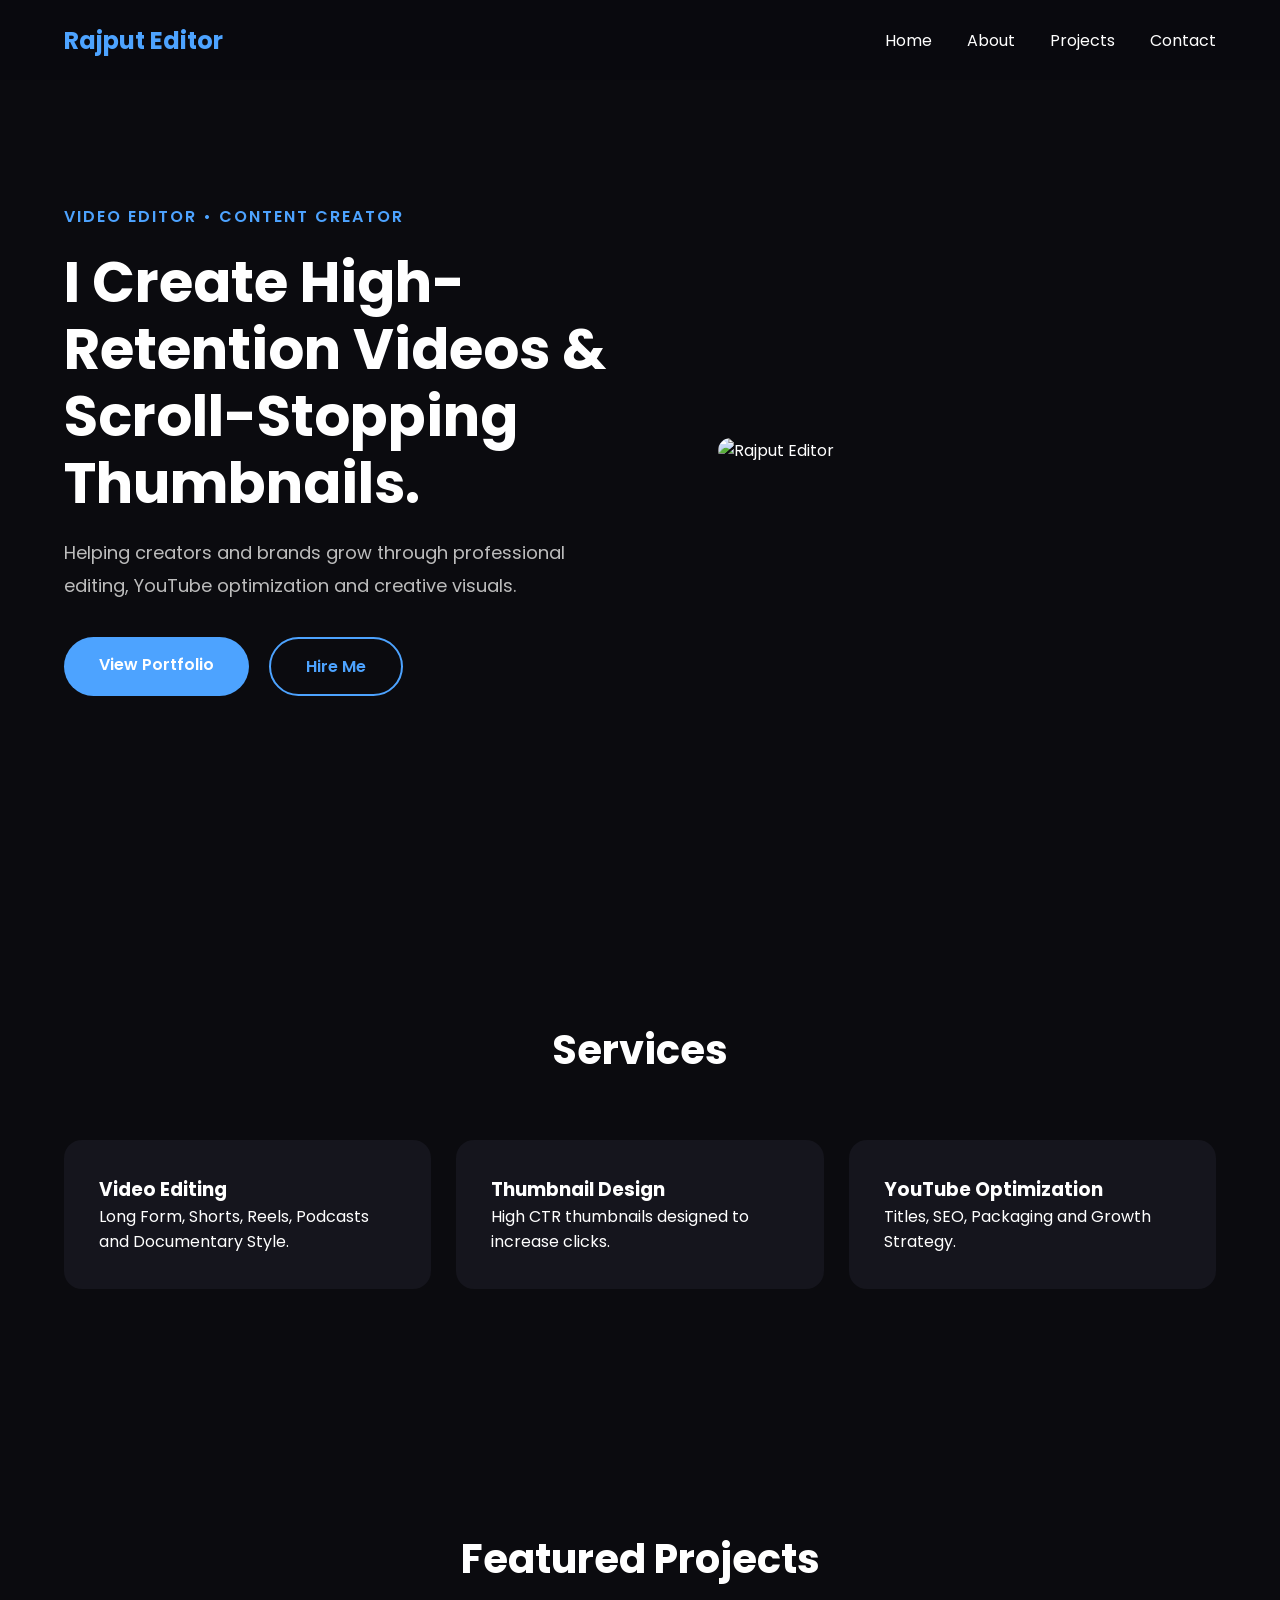
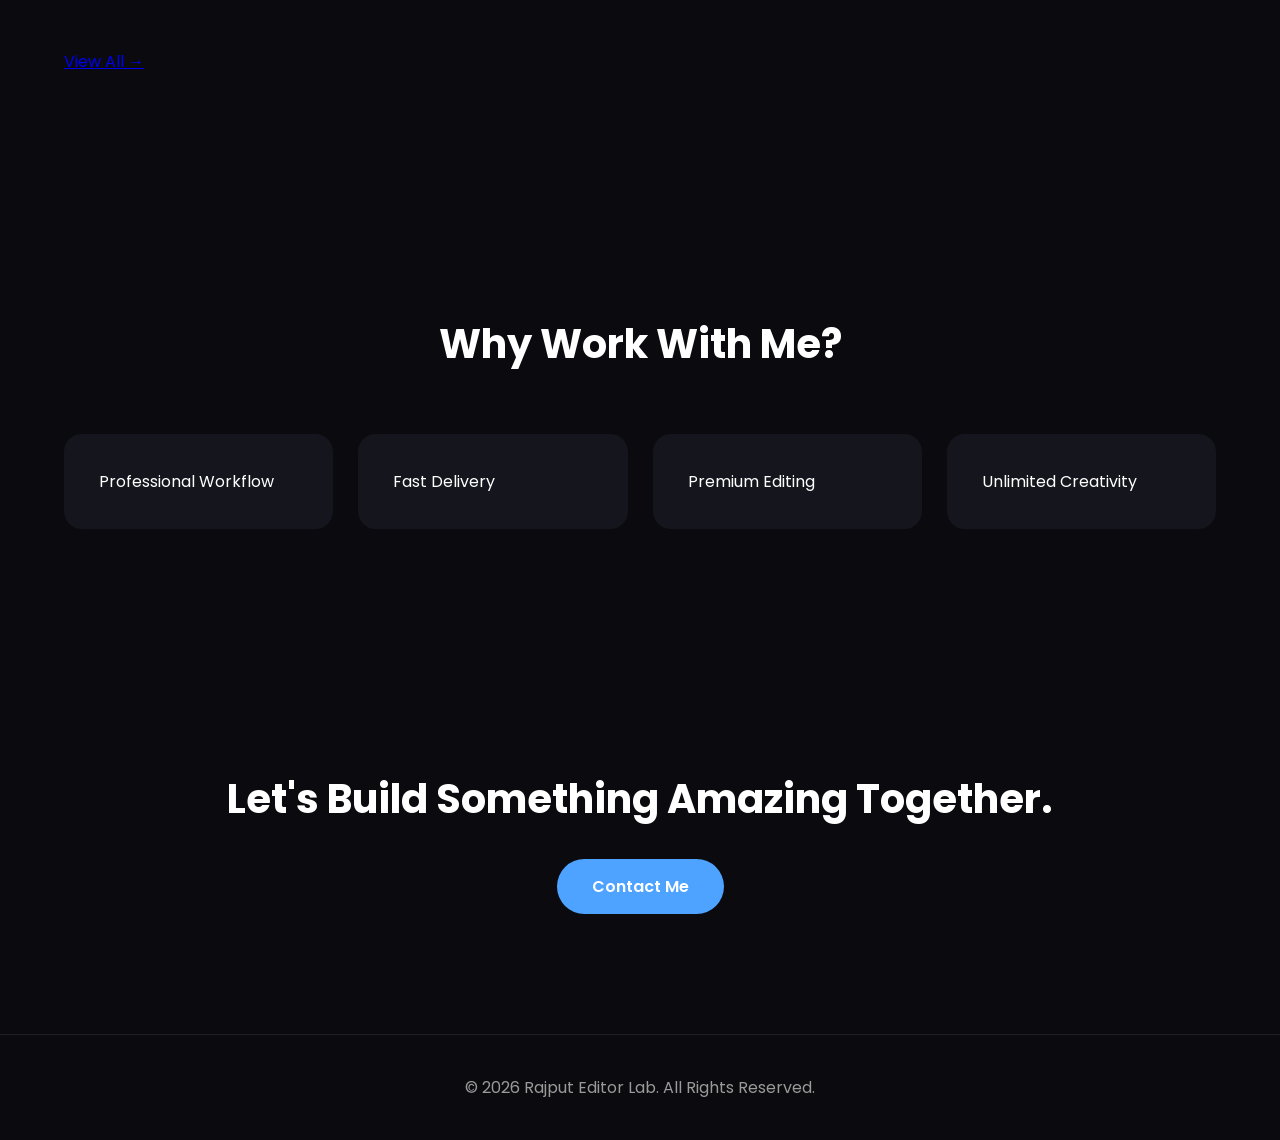
==== index.html @ 86215aab "index/css" ====
<!DOCTYPE html>
<html lang="en">

<head>
    <meta charset="UTF-8">
    <meta name="viewport" content="width=device-width, initial-scale=1.0">

    <title>Rajput Editor | Video Editor & Thumbnail Designer</title>

    <meta name="description"
        content="Professional Video Editor, Thumbnail Designer and Content Creator Portfolio.">

    <link rel="stylesheet" href="css/style.css">
</head>

<body>

    <!-- ================= NAVBAR ================= -->

    <header class="header">

        <div class="container">

            <div class="logo">
                Rajput Editor
            </div>

            <nav>

                <ul class="nav-links">

                    <li><a href="index.html">Home</a></li>

                    <li><a href="about.html">About</a></li>

                    <li><a href="projects.html">Projects</a></li>

                    <li><a href="contact.html">Contact</a></li>

                </ul>

            </nav>

        </div>

    </header>



    <!-- ================= HERO ================= -->

    <section class="hero">

        <div class="container hero-grid">

            <div class="hero-left">

                <span class="tag">
                    VIDEO EDITOR • CONTENT CREATOR
                </span>

                <h1>
                    I Create High-Retention Videos &
                    Scroll-Stopping Thumbnails.
                </h1>

                <p>

                    Helping creators and brands grow
                    through professional editing,
                    YouTube optimization and creative visuals.

                </p>

                <div class="hero-buttons">

                    <a href="projects.html" class="btn primary">

                        View Portfolio

                    </a>

                    <a href="contact.html" class="btn secondary">

                        Hire Me

                    </a>

                </div>

            </div>


            <div class="hero-right">

                <img src="images/profile.png" alt="Rajput Editor">

            </div>

        </div>

    </section>



    <!-- ================= SERVICES ================= -->

    <section class="services">

        <div class="container">

            <h2>Services</h2>

            <div class="service-grid">

                <div class="service-card">

                    <h3>Video Editing</h3>

                    <p>
                        Long Form, Shorts, Reels,
                        Podcasts and Documentary Style.
                    </p>

                </div>

                <div class="service-card">

                    <h3>Thumbnail Design</h3>

                    <p>

                        High CTR thumbnails
                        designed to increase clicks.

                    </p>

                </div>

                <div class="service-card">

                    <h3>YouTube Optimization</h3>

                    <p>

                        Titles, SEO,
                        Packaging and Growth Strategy.

                    </p>

                </div>

            </div>

        </div>

    </section>



    <!-- ================= FEATURED PROJECTS ================= -->

    <section class="featured-projects">

        <div class="container">

            <div class="section-heading">

                <h2>Featured Projects</h2>

                <a href="projects.html">

                    View All →

                </a>

            </div>

            <div id="featuredProjects">

                <!-- Projects.json se automatic load honge -->

            </div>

        </div>

    </section>



    <!-- ================= WHY ME ================= -->

    <section class="why-me">

        <div class="container">

            <h2>Why Work With Me?</h2>

            <div class="why-grid">

                <div>Professional Workflow</div>

                <div>Fast Delivery</div>

                <div>Premium Editing</div>

                <div>Unlimited Creativity</div>

            </div>

        </div>

    </section>



    <!-- ================= CTA ================= -->

    <section class="cta">

        <div class="container">

            <h2>

                Let's Build Something Amazing Together.

            </h2>

            <a href="contact.html" class="btn primary">

                Contact Me

            </a>

        </div>

    </section>



    <!-- ================= FOOTER ================= -->

    <footer>

        <div class="container">

            <p>

                © 2026 Rajput Editor Lab.
                All Rights Reserved.

            </p>

        </div>

    </footer>

    <script src="js/script.js"></script>

</body>

</html>
---- css/style.css ----
/* Google Font */
@import url('https://fonts.googleapis.com/css2?family=Poppins:wght@300;400;500;600;700;800&display=swap');

*{
    margin:0;
    padding:0;
    box-sizing:border-box;
}

html{
    scroll-behavior:smooth;
}

body{
    font-family:'Poppins',sans-serif;
    background:#0b0b0f;
    color:#ffffff;
}

.container{
    width:90%;
    max-width:1200px;
    margin:auto;
}

/* ================= NAVBAR ================= */

.header{
    position:fixed;
    top:0;
    left:0;
    width:100%;
    background:rgba(10,10,15,.85);
    backdrop-filter:blur(15px);
    z-index:1000;
}

.header .container{
    display:flex;
    justify-content:space-between;
    align-items:center;
    height:80px;
}

.logo{
    font-size:1.5rem;
    font-weight:700;
    color:#4da3ff;
}

.nav-links{
    display:flex;
    list-style:none;
    gap:35px;
}

.nav-links a{
    color:white;
    text-decoration:none;
    transition:.3s;
}

.nav-links a:hover{
    color:#4da3ff;
}

/* ================= HERO ================= */

.hero{
    min-height:100vh;
    display:flex;
    align-items:center;
}

.hero-grid{
    display:grid;
    grid-template-columns:1fr 1fr;
    align-items:center;
    gap:60px;
}

.tag{
    color:#4da3ff;
    font-weight:600;
    letter-spacing:2px;
}

.hero h1{
    font-size:3.5rem;
    line-height:1.2;
    margin:20px 0;
}

.hero p{
    color:#bdbdbd;
    font-size:18px;
    line-height:1.8;
}

.hero-buttons{
    margin-top:35px;
    display:flex;
    gap:20px;
}

.btn{
    display:inline-block;
    padding:15px 35px;
    border-radius:50px;
    text-decoration:none;
    font-weight:600;
    transition:.3s;
}

.primary{
    background:#4da3ff;
    color:white;
}

.primary:hover{
    transform:translateY(-5px);
}

.secondary{
    border:2px solid #4da3ff;
    color:#4da3ff;
}

.secondary:hover{
    background:#4da3ff;
    color:white;
}

.hero-right img{
    width:100%;
    max-width:450px;
    display:block;
    margin:auto;
    border-radius:20px;
}

/* ================= SECTION ================= */

section{
    padding:120px 0;
}

h2{
    text-align:center;
    font-size:2.5rem;
    margin-bottom:60px;
}

/* ================= CARDS ================= */

.service-grid,
.why-grid{
    display:grid;
    grid-template-columns:repeat(auto-fit,minmax(260px,1fr));
    gap:25px;
}

.service-card,
.why-grid div{
    background:#15151d;
    padding:35px;
    border-radius:18px;
    transition:.3s;
}

.service-card:hover,
.why-grid div:hover{
    transform:translateY(-8px);
    border:1px solid #4da3ff;
}

/* ================= PROJECTS ================= */

#featuredProjects{
    display:grid;
    grid-template-columns:repeat(auto-fit,minmax(320px,1fr));
    gap:30px;
}

/* ================= CTA ================= */

.cta{
    text-align:center;
}

.cta h2{
    margin-bottom:30px;
}

/* ================= FOOTER ================= */

footer{
    padding:40px;
    text-align:center;
    border-top:1px solid rgba(255,255,255,.08);
    color:#9a9a9a;
}

/* ================= MOBILE ================= */

@media(max-width:900px){

.hero-grid{
    grid-template-columns:1fr;
    text-align:center;
}

.hero h1{
    font-size:2.5rem;
}

.hero-buttons{
    justify-content:center;
}

.nav-links{
    display:none;
}

}
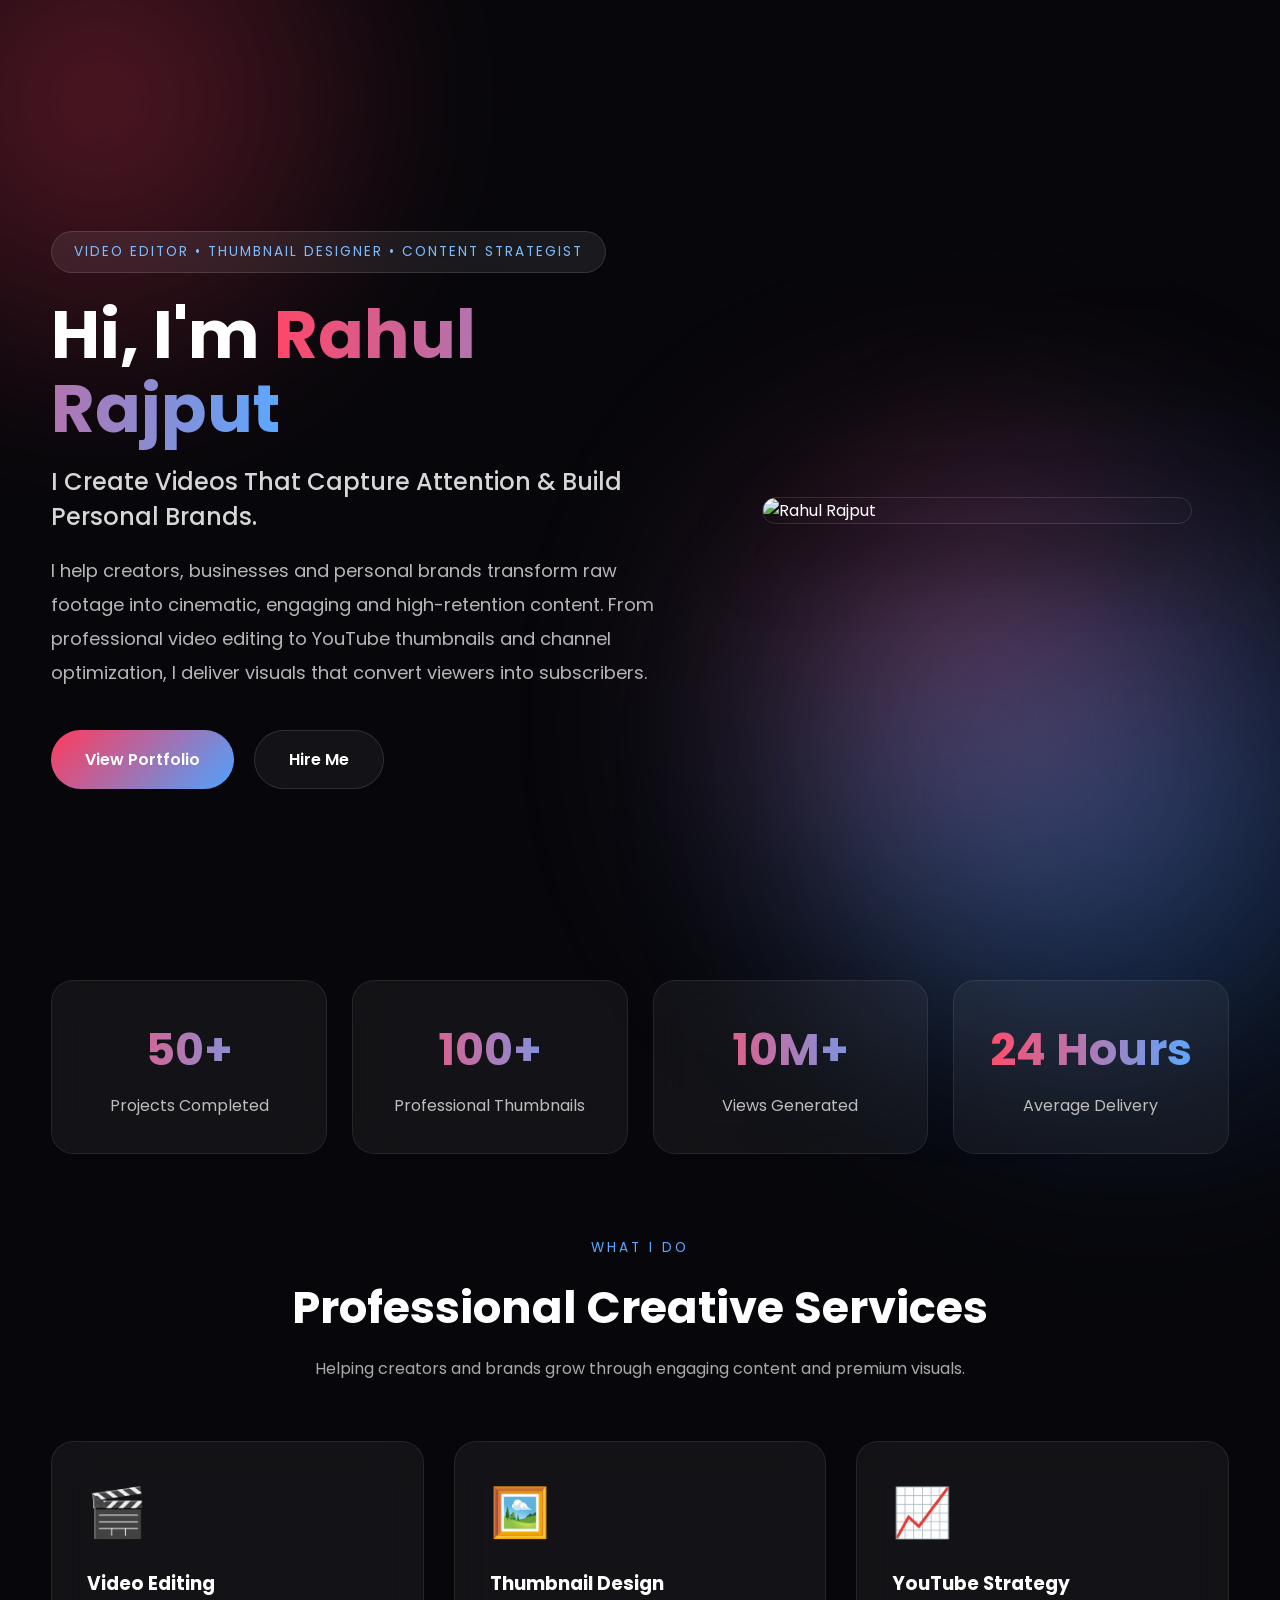
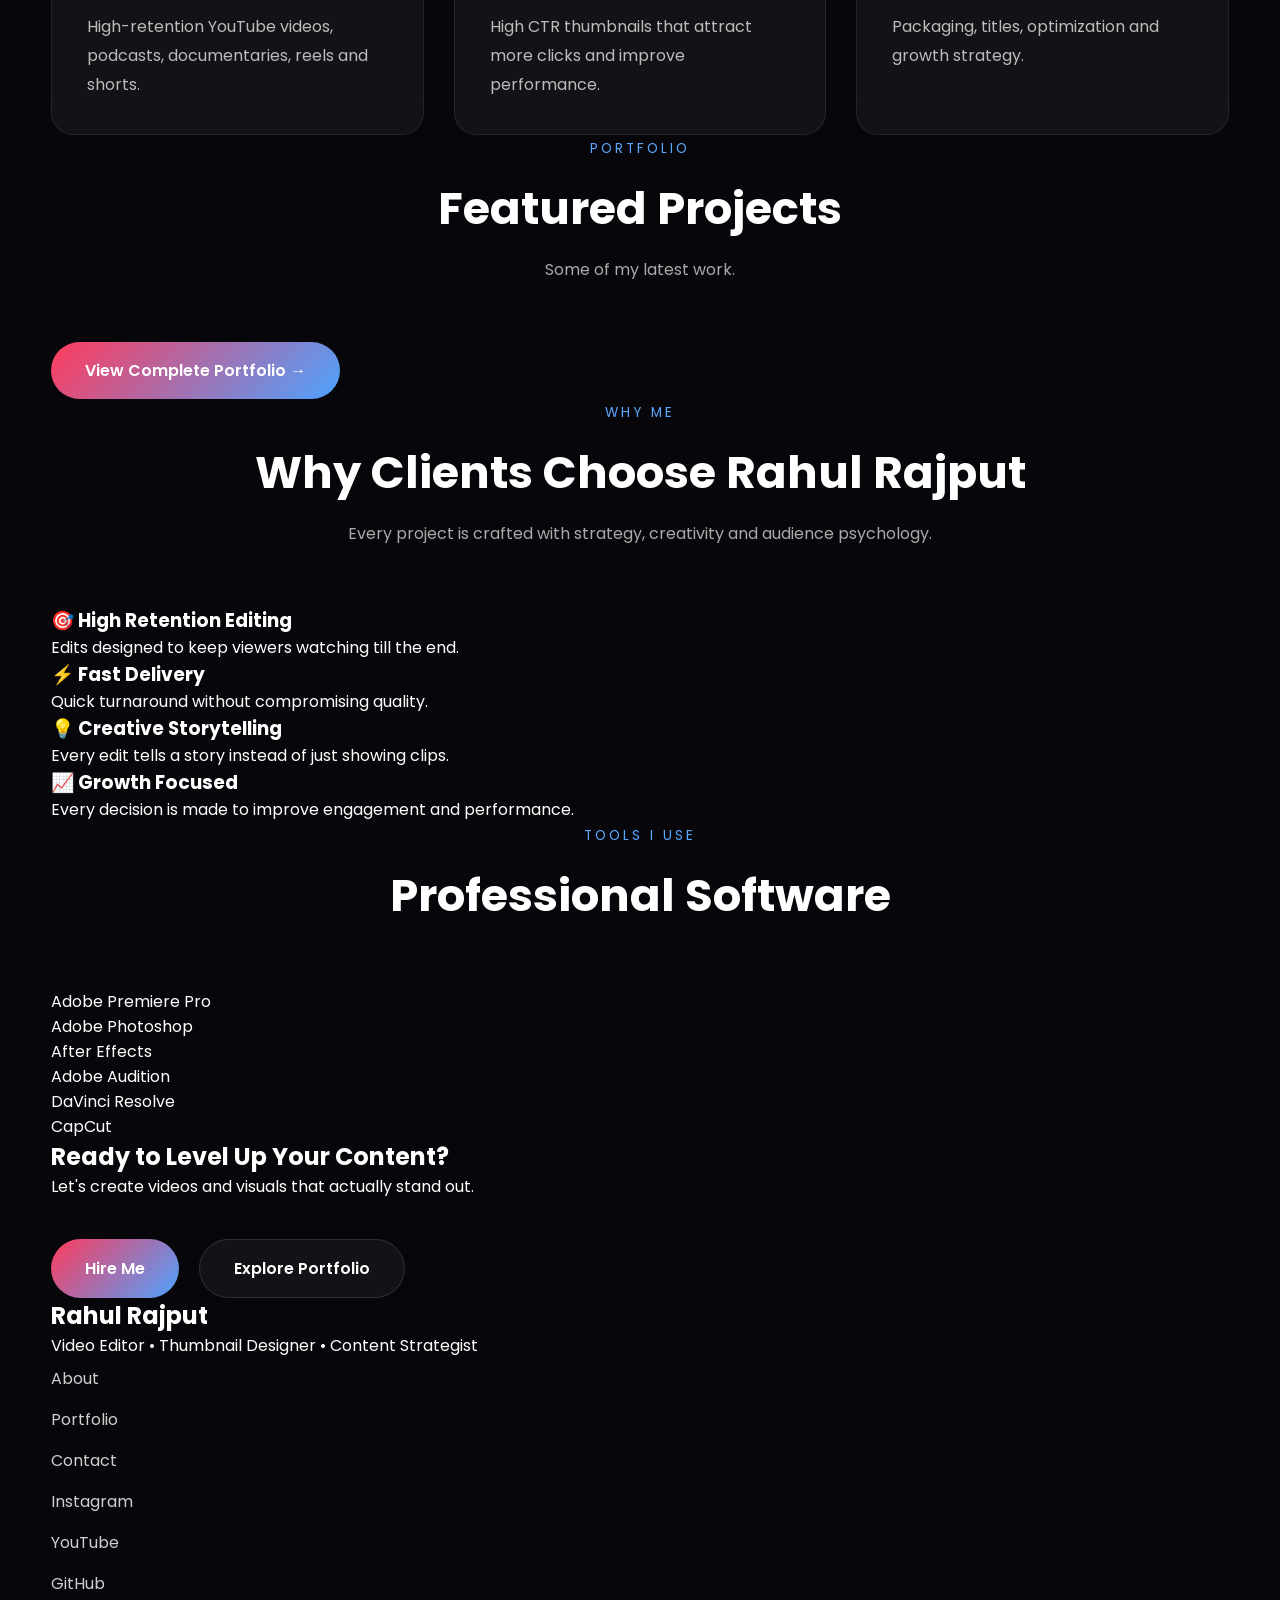
==== commit b2224d8e: "V1 ready website" ====
--- a/index.html
+++ b/index.html
@@ -14,248 +14,395 @@
 </head>
 
 <body>
-
-    <!-- ================= NAVBAR ================= -->
-
-    <header class="header">
-
-        <div class="container">
-
-            <div class="logo">
-                Rajput Editor
-            </div>
-
-            <nav>
-
-                <ul class="nav-links">
-
-                    <li><a href="index.html">Home</a></li>
-
-                    <li><a href="about.html">About</a></li>
-
-                    <li><a href="projects.html">Projects</a></li>
-
-                    <li><a href="contact.html">Contact</a></li>
-
-                </ul>
-
-            </nav>
-
-        </div>
-
-    </header>
-
-
-
-    <!-- ================= HERO ================= -->
-
-    <section class="hero">
-
-        <div class="container hero-grid">
-
-            <div class="hero-left">
-
-                <span class="tag">
-                    VIDEO EDITOR • CONTENT CREATOR
-                </span>
-
-                <h1>
-                    I Create High-Retention Videos &
-                    Scroll-Stopping Thumbnails.
-                </h1>
+<!-- ================= HERO ================= -->
+
+<section class="hero">
+
+    <div class="container hero-grid">
+
+        <!-- Left Content -->
+
+        <div class="hero-content">
+
+            <span class="hero-tag">
+                VIDEO EDITOR • THUMBNAIL DESIGNER • CONTENT STRATEGIST
+            </span>
+
+            <h1>
+                Hi, I'm
+                <span>Rahul Rajput</span>
+            </h1>
+
+            <h2>
+                I Create Videos That Capture Attention
+                & Build Personal Brands.
+            </h2>
+
+            <p>
+
+                I help creators, businesses and personal brands
+                transform raw footage into cinematic,
+                engaging and high-retention content.
+
+                From professional video editing to
+                YouTube thumbnails and channel optimization,
+                I deliver visuals that convert viewers into subscribers.
+
+            </p>
+
+            <div class="hero-buttons">
+
+                <a href="projects.html" class="btn primary">
+
+                    View Portfolio
+
+                </a>
+
+                <a href="contact.html" class="btn secondary">
+
+                    Hire Me
+
+                </a>
+
+            </div>
+
+        </div>
+
+        <!-- Right Image -->
+
+        <div class="hero-image">
+
+            <div class="image-glow"></div>
+
+            <img
+                src="images/profile.png"
+                alt="Rahul Rajput">
+
+        </div>
+
+    </div>
+
+</section>
+<section class="stats">
+
+    <div class="container stats-grid">
+
+        <div class="stat-card">
+
+            <h2>50+</h2>
+
+            <p>Projects Completed</p>
+
+        </div>
+
+        <div class="stat-card">
+
+            <h2>100+</h2>
+
+            <p>Professional Thumbnails</p>
+
+        </div>
+
+        <div class="stat-card">
+
+            <h2>10M+</h2>
+
+            <p>Views Generated</p>
+
+        </div>
+
+        <div class="stat-card">
+
+            <h2>24 Hours</h2>
+
+            <p>Average Delivery</p>
+
+        </div>
+
+    </div>
+
+</section>
+<!-- ================= SERVICES ================= -->
+
+<section class="services">
+
+    <div class="container">
+
+        <div class="section-title">
+
+            <span>WHAT I DO</span>
+
+            <h2>Professional Creative Services</h2>
+
+            <p>
+                Helping creators and brands grow through
+                engaging content and premium visuals.
+            </p>
+
+        </div>
+
+        <div class="service-grid">
+
+            <div class="service-card">
+
+                <div class="service-icon">🎬</div>
+
+                <h3>Video Editing</h3>
 
                 <p>
-
-                    Helping creators and brands grow
-                    through professional editing,
-                    YouTube optimization and creative visuals.
-
+                    High-retention YouTube videos,
+                    podcasts, documentaries,
+                    reels and shorts.
                 </p>
 
-                <div class="hero-buttons">
-
-                    <a href="projects.html" class="btn primary">
-
-                        View Portfolio
-
-                    </a>
-
-                    <a href="contact.html" class="btn secondary">
-
-                        Hire Me
-
-                    </a>
-
-                </div>
-
-            </div>
-
-
-            <div class="hero-right">
-
-                <img src="images/profile.png" alt="Rajput Editor">
-
-            </div>
-
-        </div>
-
-    </section>
-
-
-
-    <!-- ================= SERVICES ================= -->
-
-    <section class="services">
-
-        <div class="container">
-
-            <h2>Services</h2>
-
-            <div class="service-grid">
-
-                <div class="service-card">
-
-                    <h3>Video Editing</h3>
-
-                    <p>
-                        Long Form, Shorts, Reels,
-                        Podcasts and Documentary Style.
-                    </p>
-
-                </div>
-
-                <div class="service-card">
-
-                    <h3>Thumbnail Design</h3>
-
-                    <p>
-
-                        High CTR thumbnails
-                        designed to increase clicks.
-
-                    </p>
-
-                </div>
-
-                <div class="service-card">
-
-                    <h3>YouTube Optimization</h3>
-
-                    <p>
-
-                        Titles, SEO,
-                        Packaging and Growth Strategy.
-
-                    </p>
-
-                </div>
-
-            </div>
-
-        </div>
-
-    </section>
-
-
-
-    <!-- ================= FEATURED PROJECTS ================= -->
-
-    <section class="featured-projects">
-
-        <div class="container">
-
-            <div class="section-heading">
-
-                <h2>Featured Projects</h2>
-
-                <a href="projects.html">
-
-                    View All →
-
-                </a>
-
-            </div>
-
-            <div id="featuredProjects">
-
-                <!-- Projects.json se automatic load honge -->
-
-            </div>
-
-        </div>
-
-    </section>
-
-
-
-    <!-- ================= WHY ME ================= -->
-
-    <section class="why-me">
-
-        <div class="container">
-
-            <h2>Why Work With Me?</h2>
-
-            <div class="why-grid">
-
-                <div>Professional Workflow</div>
-
-                <div>Fast Delivery</div>
-
-                <div>Premium Editing</div>
-
-                <div>Unlimited Creativity</div>
-
-            </div>
-
-        </div>
-
-    </section>
-
-
-
-    <!-- ================= CTA ================= -->
-
-    <section class="cta">
-
-        <div class="container">
-
-            <h2>
-
-                Let's Build Something Amazing Together.
-
-            </h2>
+            </div>
+
+            <div class="service-card">
+
+                <div class="service-icon">🖼️</div>
+
+                <h3>Thumbnail Design</h3>
+
+                <p>
+                    High CTR thumbnails
+                    that attract more clicks
+                    and improve performance.
+                </p>
+
+            </div>
+
+            <div class="service-card">
+
+                <div class="service-icon">📈</div>
+
+                <h3>YouTube Strategy</h3>
+
+                <p>
+                    Packaging,
+                    titles,
+                    optimization
+                    and growth strategy.
+                </p>
+
+            </div>
+
+        </div>
+
+    </div>
+
+</section>
+
+
+
+<!-- ================= FEATURED PROJECTS ================= -->
+
+<section class="featured-projects">
+
+    <div class="container">
+
+        <div class="section-title">
+
+            <span>PORTFOLIO</span>
+
+            <h2>Featured Projects</h2>
+
+            <p>
+
+                Some of my latest work.
+
+            </p>
+
+        </div>
+
+        <div id="featuredProjects">
+
+            <!-- projects.json se automatically load honge -->
+
+        </div>
+
+        <div class="portfolio-button">
+
+            <a href="projects.html" class="btn primary">
+
+                View Complete Portfolio →
+
+            </a>
+
+        </div>
+
+    </div>
+
+</section>
+
+<!-- ================= WHY CHOOSE ME ================= -->
+
+<section class="why-me">
+
+    <div class="container">
+
+        <div class="section-title">
+
+            <span>WHY ME</span>
+
+            <h2>Why Clients Choose Rahul Rajput</h2>
+
+            <p>
+                Every project is crafted with strategy,
+                creativity and audience psychology.
+            </p>
+
+        </div>
+
+        <div class="why-grid">
+
+            <div class="why-card">
+                <h3>🎯 High Retention Editing</h3>
+                <p>Edits designed to keep viewers watching till the end.</p>
+            </div>
+
+            <div class="why-card">
+                <h3>⚡ Fast Delivery</h3>
+                <p>Quick turnaround without compromising quality.</p>
+            </div>
+
+            <div class="why-card">
+                <h3>💡 Creative Storytelling</h3>
+                <p>Every edit tells a story instead of just showing clips.</p>
+            </div>
+
+            <div class="why-card">
+                <h3>📈 Growth Focused</h3>
+                <p>Every decision is made to improve engagement and performance.</p>
+            </div>
+
+        </div>
+
+    </div>
+
+</section>
+
+
+
+<!-- ================= TOOLS ================= -->
+
+<section class="tools">
+
+    <div class="container">
+
+        <div class="section-title">
+
+            <span>TOOLS I USE</span>
+
+            <h2>Professional Software</h2>
+
+        </div>
+
+        <div class="tools-grid">
+
+            <div class="tool-card">Adobe Premiere Pro</div>
+
+            <div class="tool-card">Adobe Photoshop</div>
+
+            <div class="tool-card">After Effects</div>
+
+            <div class="tool-card">Adobe Audition</div>
+
+            <div class="tool-card">DaVinci Resolve</div>
+
+            <div class="tool-card">CapCut</div>
+
+        </div>
+
+    </div>
+
+</section>
+
+
+
+<!-- ================= CTA ================= -->
+
+<section class="cta">
+
+    <div class="container">
+
+        <h2>
+
+            Ready to Level Up Your Content?
+
+        </h2>
+
+        <p>
+
+            Let's create videos and visuals
+            that actually stand out.
+
+        </p>
+
+        <div class="hero-buttons">
 
             <a href="contact.html" class="btn primary">
 
-                Contact Me
+                Hire Me
 
             </a>
 
-        </div>
-
-    </section>
-
-
-
-    <!-- ================= FOOTER ================= -->
-
-    <footer>
-
-        <div class="container">
-
-            <p>
-
-                © 2026 Rajput Editor Lab.
-                All Rights Reserved.
-
-            </p>
-
-        </div>
-
-    </footer>
-
-    <script src="js/script.js"></script>
+            <a href="projects.html" class="btn secondary">
+
+                Explore Portfolio
+
+            </a>
+
+        </div>
+
+    </div>
+
+</section>
+
+
+
+<!-- ================= FOOTER ================= -->
+
+<footer>
+
+    <div class="container">
+
+        <h2>Rahul Rajput</h2>
+
+        <p>
+
+            Video Editor • Thumbnail Designer •
+            Content Strategist
+
+        </p>
+
+        <div class="footer-links">
+
+            <a href="about.html">About</a>
+
+            <a href="projects.html">Portfolio</a>
+
+            <a href="contact.html">Contact</a>
+
+            <a href="#">Instagram</a>
+
+            <a href="#">YouTube</a>
+
+            <a href="#">GitHub</a>
+
+        </div>
+
+        <p class="copyright">
+
+            © 2026 Rahul Rajput.
+            All Rights Reserved.
+
+        </p>
+
+    </div>
+
+</footer>
+<script src="js/script.js"></script>
+<script src="js/projects.js"></script>
 
 </body>
 
--- a/css/style.css
+++ b/css/style.css
@@ -1,5 +1,20 @@
-/* Google Font */
+/* ========= GOOGLE FONT ========= */
 @import url('https://fonts.googleapis.com/css2?family=Poppins:wght@300;400;500;600;700;800&display=swap');
+
+:root{
+    --bg:#07070b;
+    --surface:rgba(255,255,255,.08);
+    --border:rgba(255,255,255,.12);
+
+    --blue:#4da3ff;
+    --red:#ff3b5c;
+
+    --text:#ffffff;
+    --muted:#b7b7b7;
+
+    --radius:22px;
+    --transition:.35s ease;
+}
 
 *{
     margin:0;
@@ -12,214 +27,889 @@
 }
 
 body{
+
     font-family:'Poppins',sans-serif;
-    background:#0b0b0f;
-    color:#ffffff;
+    color:var(--text);
+    background:var(--bg);
+    overflow-x:hidden;
+    position:relative;
+
+}
+
+/* ===== Animated Background ===== */
+
+body::before{
+
+    content:"";
+
+    position:fixed;
+
+    width:700px;
+    height:700px;
+
+    background:radial-gradient(circle,#ff3b5c55,transparent 70%);
+
+    top:-250px;
+    left:-250px;
+
+    filter:blur(70px);
+
+    animation:blobOne 12s infinite alternate;
+
+    z-index:-2;
+
+}
+
+body::after{
+
+    content:"";
+
+    position:fixed;
+
+    width:800px;
+    height:800px;
+
+    background:radial-gradient(circle,#3f8cff55,transparent 70%);
+
+    bottom:-300px;
+    right:-250px;
+
+    filter:blur(90px);
+
+    animation:blobTwo 14s infinite alternate;
+
+    z-index:-2;
+
+}
+
+@keyframes blobOne{
+
+    from{
+        transform:translate(0,0);
+    }
+
+    to{
+        transform:translate(120px,70px);
+    }
+
+}
+
+@keyframes blobTwo{
+
+    from{
+        transform:translate(0,0);
+    }
+
+    to{
+        transform:translate(-120px,-80px);
+    }
+
 }
 
 .container{
-    width:90%;
-    max-width:1200px;
+
+    width:min(92%,1200px);
+
     margin:auto;
-}
-
-/* ================= NAVBAR ================= */
+
+}
+
+/* ===== Glass Navbar ===== */
 
 .header{
+
     position:fixed;
-    top:0;
+
+    top:20px;
+
+    left:50%;
+
+    transform:translateX(-50%);
+
+    width:min(94%,1200px);
+
+    height:74px;
+
+    display:flex;
+
+    align-items:center;
+
+    z-index:1000;
+
+    background:rgba(255,255,255,.06);
+
+    backdrop-filter:blur(18px);
+
+    border:1px solid rgba(255,255,255,.12);
+
+    border-radius:20px;
+
+    box-shadow:0 10px 40px rgba(0,0,0,.35);
+
+}
+
+.header .container{
+
+    display:flex;
+
+    justify-content:space-between;
+
+    align-items:center;
+
+    width:100%;
+
+}
+
+.logo{
+
+    font-size:1.55rem;
+
+    font-weight:700;
+
+    letter-spacing:.5px;
+
+    background:linear-gradient(90deg,#ff4b6b,#5fa8ff);
+
+    -webkit-background-clip:text;
+
+    -webkit-text-fill-color:transparent;
+
+}
+
+.nav-links{
+
+    list-style:none;
+
+    display:flex;
+
+    gap:35px;
+
+}
+
+.nav-links a{
+
+    text-decoration:whitesmoke;
+
+    color:#fff;
+
+    font-weight:500;
+
+    transition:.3s;
+
+    position:relative;
+
+}
+
+.nav-links a:hover{
+
+    color:#7cb8ff;
+
+}
+
+.nav-links a::after{
+
+    content:"";
+
+    position:absolute;
+
     left:0;
+
+    bottom:-6px;
+
+    width:0;
+
+    height:2px;
+
+    background:linear-gradient(90deg,#ff3b5c,#4da3ff);
+
+    transition:.3s;
+
+}
+
+.nav-links a:hover::after{
+
     width:100%;
-    background:rgba(10,10,15,.85);
-    backdrop-filter:blur(15px);
-    z-index:1000;
-}
-
-.header .container{
-    display:flex;
-    justify-content:space-between;
-    align-items:center;
-    height:80px;
-}
-
-.logo{
-    font-size:1.5rem;
-    font-weight:700;
-    color:#4da3ff;
-}
-
-.nav-links{
-    display:flex;
-    list-style:none;
-    gap:35px;
-}
-
-.nav-links a{
-    color:white;
-    text-decoration:none;
-    transition:.3s;
-}
-
-.nav-links a:hover{
-    color:#4da3ff;
-}
-
-/* ================= HERO ================= */
+
+}
+
+/* ========================================= */
+/* HERO SECTION */
+/* ========================================= */
 
 .hero{
     min-height:100vh;
     display:flex;
     align-items:center;
+    padding-top:120px;
 }
 
 .hero-grid{
     display:grid;
-    grid-template-columns:1fr 1fr;
+    grid-template-columns:1.2fr 1fr;
     align-items:center;
+    gap:70px;
+}
+
+.hero-tag{
+
+    display:inline-block;
+
+    padding:10px 22px;
+
+    border-radius:50px;
+
+    background:rgba(255,255,255,.08);
+
+    border:1px solid rgba(255,255,255,.12);
+
+    backdrop-filter:blur(12px);
+
+    color:#7ebcff;
+
+    font-size:.85rem;
+
+    letter-spacing:2px;
+
+    margin-bottom:25px;
+
+}
+
+.hero-content h1{
+
+    font-size:4.2rem;
+
+    line-height:1.1;
+
+    margin-bottom:18px;
+
+}
+
+.hero-content h1 span{
+
+    background:linear-gradient(90deg,#ff4669,#5ba8ff);
+
+    -webkit-background-clip:text;
+
+    -webkit-text-fill-color:transparent;
+
+}
+
+.hero-content h2{
+
+    color:#d7d7d7;
+
+    font-size:1.5rem;
+
+    font-weight:500;
+
+    margin-bottom:20px;
+
+}
+
+.hero-content p{
+
+    color:#b7b7b7;
+
+    font-size:18px;
+
+    line-height:1.9;
+
+    max-width:650px;
+
+}
+
+.hero-buttons{
+
+    display:flex;
+
+    gap:20px;
+
+    margin-top:40px;
+
+}
+
+.btn{
+
+    display:inline-flex;
+
+    align-items:center;
+
+    justify-content:center;
+
+    padding:16px 34px;
+
+    border-radius:999px;
+
+    text-decoration:none;
+
+    font-weight:600;
+
+    transition:.35s;
+
+}
+
+.primary{
+
+    background:linear-gradient(135deg,#ff3b5c,#4da3ff);
+
+    color:#fff;
+
+}
+
+.primary:hover{
+
+    transform:translateY(-6px);
+
+    box-shadow:0 15px 35px rgba(77,163,255,.35);
+
+}
+
+.secondary{
+
+    background:rgba(255,255,255,.05);
+
+    color:#fff;
+
+    border:1px solid rgba(255,255,255,.12);
+
+}
+
+.secondary:hover{
+
+    background:rgba(255,255,255,.12);
+
+}
+
+.hero-image{
+
+    position:relative;
+
+    display:flex;
+
+    justify-content:center;
+
+}
+
+.image-glow{
+
+    position:absolute;
+
+    width:420px;
+
+    height:420px;
+
+    background:linear-gradient(#ff3b5c,#4da3ff);
+
+    filter:blur(130px);
+
+    opacity:.45;
+
+    border-radius:50%;
+
+}
+
+.hero-image img{
+
+    width:430px;
+
+    position:relative;
+
+    z-index:2;
+
+    border-radius:30px;
+
+    border:1px solid rgba(255,255,255,.12);
+
+    box-shadow:0 30px 70px rgba(0,0,0,.45);
+
+}
+
+/* ========================================= */
+/* STATS SECTION */
+/* ========================================= */
+
+.stats{
+
+    padding:80px 0;
+
+}
+
+.stats-grid{
+
+    display:grid;
+
+    grid-template-columns:repeat(auto-fit,minmax(220px,1fr));
+
+    gap:25px;
+
+}
+
+.stat-card{
+
+    background:rgba(255,255,255,.05);
+
+    backdrop-filter:blur(18px);
+
+    border:1px solid rgba(255,255,255,.08);
+
+    border-radius:22px;
+
+    padding:35px;
+
+    text-align:center;
+
+    transition:.35s;
+
+}
+
+.stat-card:hover{
+
+    transform:translateY(-8px);
+
+    border-color:#4da3ff;
+
+    box-shadow:0 20px 45px rgba(77,163,255,.18);
+
+}
+
+.stat-card h2{
+
+    font-size:2.8rem;
+
+    background:linear-gradient(90deg,#ff4d6d,#5ba8ff);
+
+    -webkit-background-clip:text;
+
+    -webkit-text-fill-color:transparent;
+
+}
+
+.stat-card p{
+
+    color:#bdbdbd;
+
+    margin-top:10px;
+
+}
+
+
+
+/* ========================================= */
+/* SECTION TITLE */
+/* ========================================= */
+
+.section-title{
+
+    text-align:center;
+
+    margin-bottom:60px;
+
+}
+
+.section-title span{
+
+    color:#5ba8ff;
+
+    letter-spacing:3px;
+
+    font-size:.85rem;
+
+}
+
+.section-title h2{
+
+    font-size:2.8rem;
+
+    margin:15px 0;
+
+}
+
+.section-title p{
+
+    color:#aaaaaa;
+
+}
+
+
+
+/* ========================================= */
+/* SERVICES */
+/* ========================================= */
+
+.service-grid{
+
+    display:grid;
+
+    grid-template-columns:repeat(auto-fit,minmax(300px,1fr));
+
+    gap:30px;
+
+}
+
+.service-card{
+
+    background:rgba(255,255,255,.05);
+
+    backdrop-filter:blur(20px);
+
+    border:1px solid rgba(255,255,255,.08);
+
+    border-radius:22px;
+
+    padding:35px;
+
+    transition:.35s;
+
+    min-height:260px;
+
+}
+
+.service-card:hover{
+
+    transform:translateY(-10px);
+
+    border-color:#ff4d7d;
+
+    box-shadow:0 20px 50px rgba(0,0,0,.35);
+
+}
+
+.service-card:hover{
+
+    transform:translateY(-10px);
+
+    box-shadow:0 20px 45px rgba(255,60,90,.15);
+
+}
+
+.service-icon{
+
+    font-size:3rem;
+
+    margin-bottom:20px;
+
+}
+
+.service-card h3{
+
+    margin-bottom:15px;
+
+}
+
+.service-card p{
+
+    color:#bcbcbc;
+
+    line-height:1.8;
+
+}
+
+
+
+/* ========================================= */
+/* PROJECTS */
+/* ========================================= */
+
+#featuredProjects{
+
+    display:grid;
+
+    grid-template-columns:repeat(auto-fit,minmax(340px,1fr));
+
+    gap:35px;
+
+}
+
+.project-card{
+
+    overflow:hidden;
+
+    border-radius:24px;
+
+    background:rgba(255,255,255,.05);
+
+    border:1px solid rgba(255,255,255,.08);
+
+    transition:.35s;
+
+}
+
+.project-card:hover{
+
+    transform:translateY(-10px);
+
+    box-shadow:0 25px 50px rgba(77,163,255,.18);
+
+}
+
+.project-card img{
+
+    width:100%;
+
+    height:230px;
+
+    object-fit:cover;
+
+}
+
+.project-content{
+
+    padding:28px;
+
+}
+
+.project-content h3{
+
+    margin-bottom:12px;
+
+}
+
+.project-content p{
+
+    color:#b7b7b7;
+
+    line-height:1.7;
+
+}
+
+.project-content a{
+
+    display:inline-block;
+
+    margin-top:18px;
+
+    color:#6cb4ff;
+
+    text-decoration:none;
+
+    font-weight:600;
+
+}
+
+/* ===========================
+   PROJECT PAGE
+=========================== */
+
+.page-hero{
+
+    padding:160px 0 80px;
+
+    text-align:center;
+
+}
+
+.page-hero h1{
+
+    font-size:4rem;
+
+    margin:20px 0;
+
+}
+
+.page-hero span{
+
+    background:linear-gradient(90deg,#ff4d7d,#5ba8ff);
+
+    -webkit-background-clip:text;
+
+    -webkit-text-fill-color:transparent;
+
+}
+
+.page-hero p{
+
+    max-width:700px;
+
+    margin:auto;
+
+    color:#bbbbbb;
+
+    line-height:1.8;
+
+}
+
+.projects-page{
+
+    padding:80px 0;
+
+}
+
+.projects-grid{
+
+    display:grid;
+
+    grid-template-columns:repeat(auto-fit,minmax(340px,1fr));
+
+    gap:35px;
+
+}
+
+.project-preview{
+
+    position:relative;
+
+    overflow:hidden;
+
+}
+
+.project-preview img,
+
+.project-preview video{
+
+    width:100%;
+
+    height:240px;
+
+    object-fit:cover;
+
+    transition:.4s;
+
+}
+
+.project-preview video{
+
+    position:absolute;
+
+    inset:0;
+
+    opacity:0;
+
+}
+
+/*==========================
+        FOOTER
+===========================*/
+
+.footer{
+
+    margin-top:120px;
+
+    padding:70px 0 30px;
+
+    background:rgba(255,255,255,.03);
+
+    backdrop-filter:blur(18px);
+
+    border-top:1px solid rgba(255,255,255,.08);
+
+}
+
+.footer-top{
+
+    display:grid;
+
+    grid-template-columns:2fr 1fr 1fr;
+
     gap:60px;
-}
-
-.tag{
-    color:#4da3ff;
-    font-weight:600;
-    letter-spacing:2px;
-}
-
-.hero h1{
-    font-size:3.5rem;
-    line-height:1.2;
-    margin:20px 0;
-}
-
-.hero p{
+
+}
+
+.footer h2{
+
+    font-size:34px;
+
+    color:#fff;
+
+    margin-bottom:15px;
+
+}
+
+.footer h2 span{
+
+    background:linear-gradient(90deg,#ff4d7d,#5ba8ff);
+
+    -webkit-background-clip:text;
+
+    -webkit-text-fill-color:transparent;
+
+}
+
+.footer p{
+
     color:#bdbdbd;
-    font-size:18px;
+
     line-height:1.8;
-}
-
-.hero-buttons{
-    margin-top:35px;
+
+}
+
+.footer h3{
+
+    color:#fff;
+
+    margin-bottom:18px;
+
+}
+
+.footer-links,
+
+.footer-contact{
+
     display:flex;
-    gap:20px;
-}
-
-.btn{
-    display:inline-block;
-    padding:15px 35px;
-    border-radius:50px;
+
+    flex-direction:column;
+
+}
+
+.footer-links a,
+
+.footer-contact a{
+
+    color:#cfcfcf;
+
     text-decoration:none;
-    font-weight:600;
+
+    margin:8px 0;
+
     transition:.3s;
-}
-
-.primary{
-    background:#4da3ff;
-    color:white;
-}
-
-.primary:hover{
-    transform:translateY(-5px);
-}
-
-.secondary{
-    border:2px solid #4da3ff;
-    color:#4da3ff;
-}
-
-.secondary:hover{
-    background:#4da3ff;
-    color:white;
-}
-
-.hero-right img{
-    width:100%;
-    max-width:450px;
-    display:block;
-    margin:auto;
-    border-radius:20px;
-}
-
-/* ================= SECTION ================= */
-
-section{
-    padding:120px 0;
-}
-
-h2{
+
+}
+
+.footer-links a:hover,
+
+.footer-contact a:hover{
+
+    color:#ff4d7d;
+
+    transform:translateX(6px);
+
+}
+
+.footer-bottom{
+
+    margin-top:50px;
+
+    padding-top:20px;
+
+    border-top:1px solid rgba(255,255,255,.08);
+
     text-align:center;
-    font-size:2.5rem;
-    margin-bottom:60px;
-}
-
-/* ================= CARDS ================= */
-
-.service-grid,
-.why-grid{
-    display:grid;
-    grid-template-columns:repeat(auto-fit,minmax(260px,1fr));
-    gap:25px;
-}
-
-.service-card,
-.why-grid div{
-    background:#15151d;
-    padding:35px;
-    border-radius:18px;
-    transition:.3s;
-}
-
-.service-card:hover,
-.why-grid div:hover{
-    transform:translateY(-8px);
-    border:1px solid #4da3ff;
-}
-
-/* ================= PROJECTS ================= */
-
-#featuredProjects{
-    display:grid;
-    grid-template-columns:repeat(auto-fit,minmax(320px,1fr));
-    gap:30px;
-}
-
-/* ================= CTA ================= */
-
-.cta{
-    text-align:center;
-}
-
-.cta h2{
-    margin-bottom:30px;
-}
-
-/* ================= FOOTER ================= */
-
-footer{
-    padding:40px;
-    text-align:center;
-    border-top:1px solid rgba(255,255,255,.08);
-    color:#9a9a9a;
-}
-
-/* ================= MOBILE ================= */
+
+}
+
+.footer-bottom p{
+
+    color:#9b9b9b;
+
+}
+
+/* Responsive */
 
 @media(max-width:900px){
 
-.hero-grid{
-    grid-template-columns:1fr;
-    text-align:center;
-}
-
-.hero h1{
-    font-size:2.5rem;
-}
-
-.hero-buttons{
-    justify-content:center;
-}
-
-.nav-links{
-    display:none;
+.footer-top{
+
+grid-template-columns:1fr;
+
+text-align:center;
+
+}
+
+.footer-links,
+
+.footer-contact{
+
+align-items:center;
+
 }
 
 }
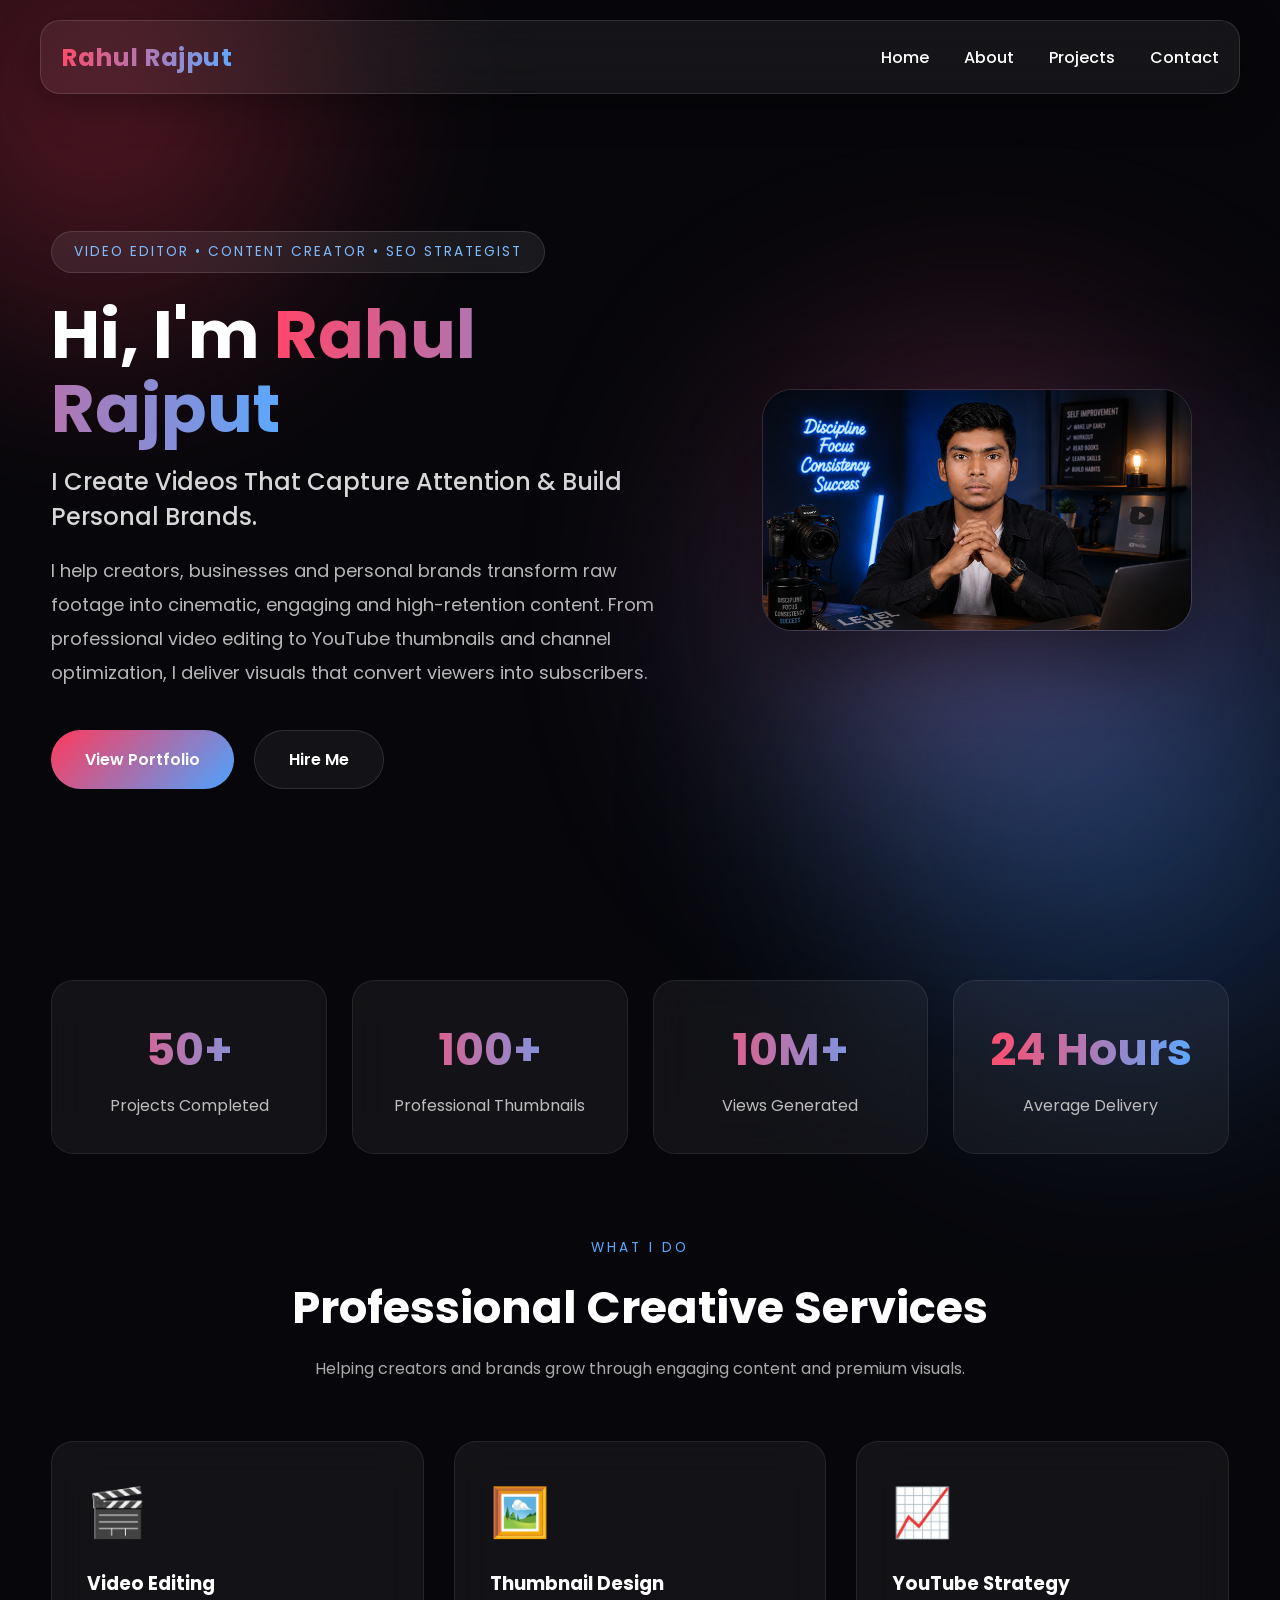
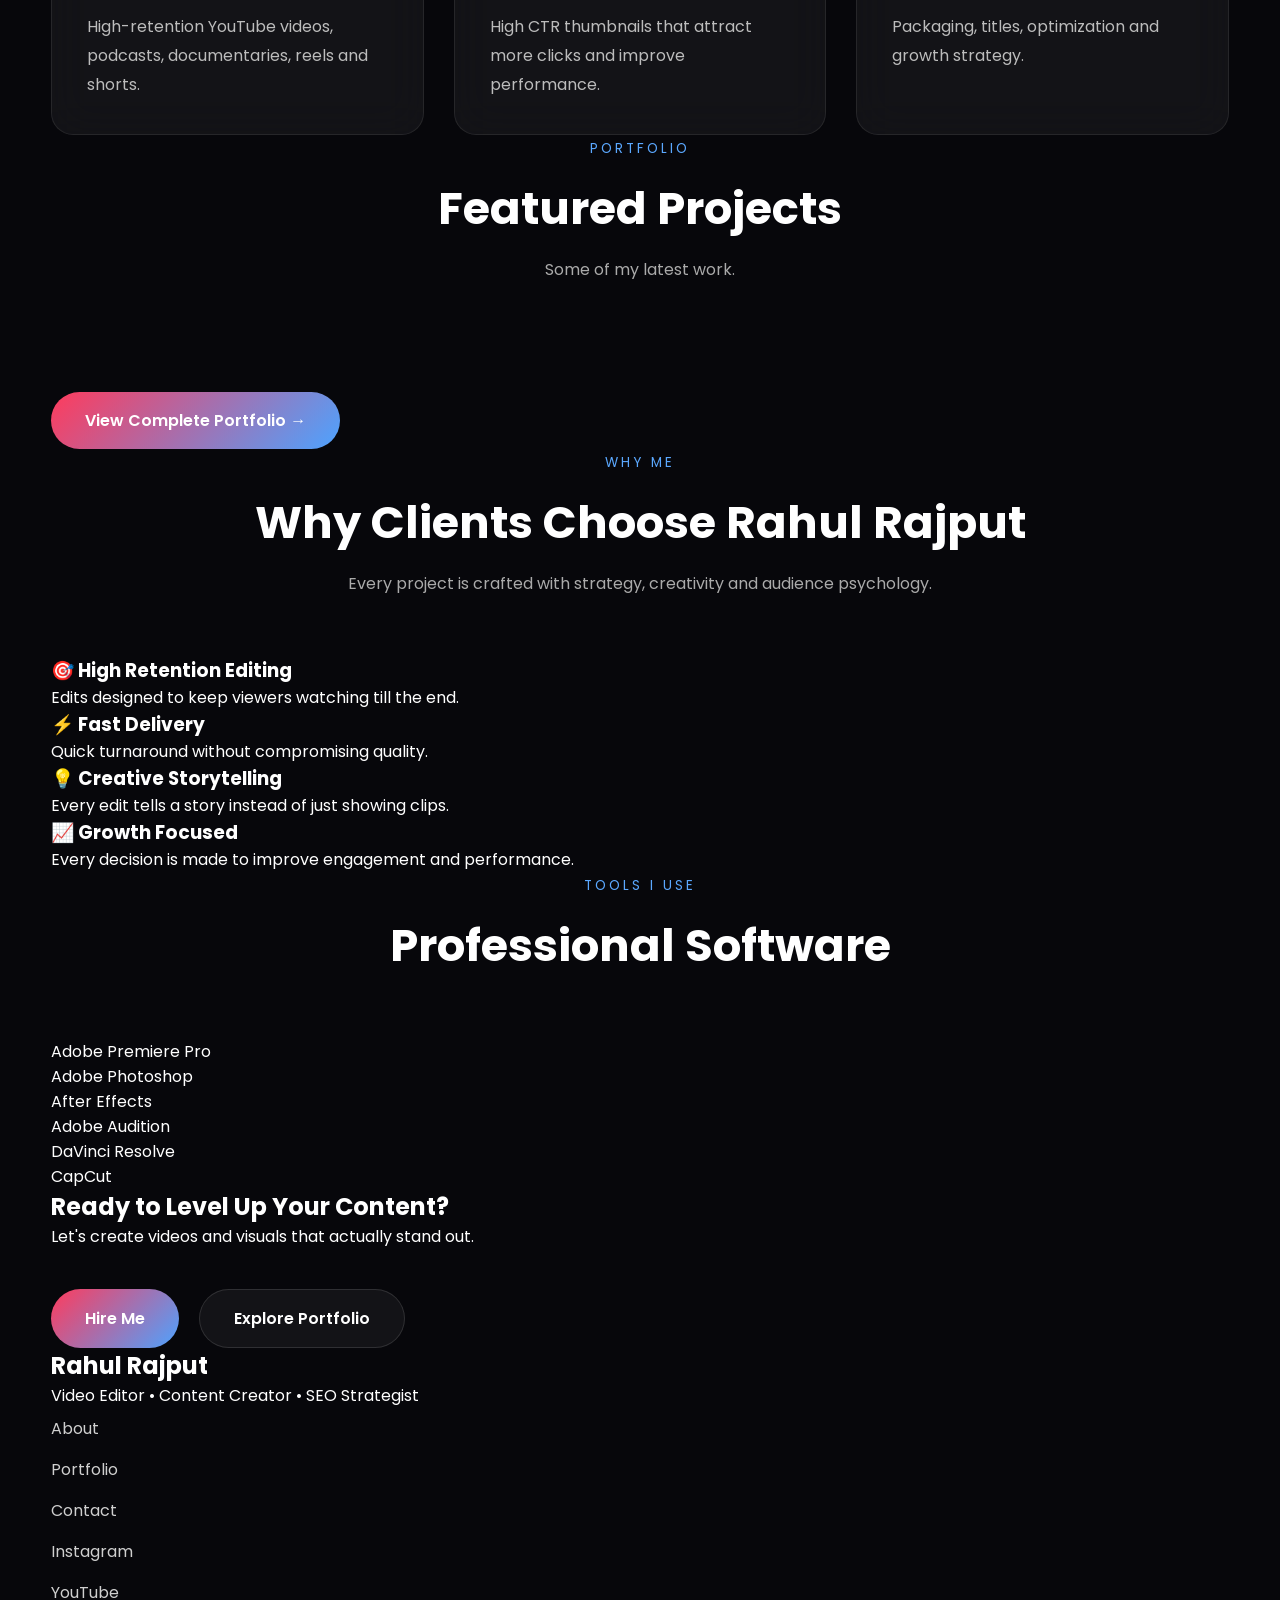
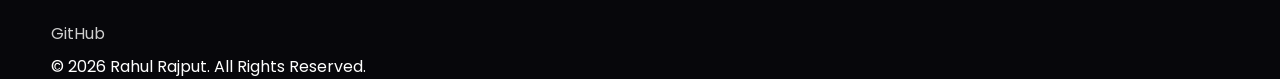
==== commit 7550d651: "basic linking images to done" ====
--- a/index.html
+++ b/index.html
@@ -5,7 +5,7 @@
     <meta charset="UTF-8">
     <meta name="viewport" content="width=device-width, initial-scale=1.0">
 
-    <title>Rajput Editor | Video Editor & Thumbnail Designer</title>
+    <title>Rahul Rajput | Video Editor & Thumbnail Designer</title>
 
     <meta name="description"
         content="Professional Video Editor, Thumbnail Designer and Content Creator Portfolio.">
@@ -15,6 +15,36 @@
 
 <body>
 <!-- ================= HERO ================= -->
+ 
+<header class="header">
+
+    <div class="container">
+
+        <div class="logo" style="margin-left: 20px;">
+
+            Rahul Rajput
+
+        </div>
+
+        <nav>
+
+            <ul class="nav-links">
+
+                <li><a href="index.html">Home</a></li>
+
+                <li><a href="about.html">About</a></li>
+
+                <li><a href="projects.html">Projects</a></li>
+
+                <li style="margin-right: 20px;"><a href="contact.html">Contact</a></li>
+
+            </ul>
+
+        </nav>
+
+    </div>
+
+</header> 
 
 <section class="hero">
 
@@ -25,7 +55,7 @@
         <div class="hero-content">
 
             <span class="hero-tag">
-                VIDEO EDITOR • THUMBNAIL DESIGNER • CONTENT STRATEGIST
+                VIDEO EDITOR • CONTENT CREATOR • SEO STRATEGIST
             </span>
 
             <h1>
@@ -75,7 +105,7 @@
             <div class="image-glow"></div>
 
             <img
-                src="images/profile.png"
+                src="images/projects/profile.png"
                 alt="Rahul Rajput">
 
         </div>
@@ -219,6 +249,8 @@
             <!-- projects.json se automatically load honge -->
 
         </div>
+        <br>
+        <br>
 
         <div class="portfolio-button">
 
@@ -370,8 +402,8 @@
 
         <p>
 
-            Video Editor • Thumbnail Designer •
-            Content Strategist
+            Video Editor • Content Creator •
+            SEO Strategist
 
         </p>
 
@@ -383,11 +415,11 @@
 
             <a href="contact.html">Contact</a>
 
-            <a href="#">Instagram</a>
-
-            <a href="#">YouTube</a>
-
-            <a href="#">GitHub</a>
+            <a href="https://www.instagram.com/bountifulshubham?igsh=MXA3a3ZmNzYyZWJvbg%3D%3D">Instagram</a>
+
+            <a href="https://www.youtube.com/@bountifulshubham">YouTube</a>
+
+            <a href="https://github.com/rrajput478">GitHub</a>
 
         </div>
 
--- a/css/style.css
+++ b/css/style.css
@@ -169,7 +169,8 @@
     letter-spacing:.5px;
 
     background:linear-gradient(90deg,#ff4b6b,#5fa8ff);
-
+    
+    background-clip: text;
     -webkit-background-clip:text;
 
     -webkit-text-fill-color:transparent;
@@ -287,7 +288,8 @@
 .hero-content h1 span{
 
     background:linear-gradient(90deg,#ff4669,#5ba8ff);
-
+    
+    background-clip: text;
     -webkit-background-clip:text;
 
     -webkit-text-fill-color:transparent;
@@ -477,7 +479,7 @@
     font-size:2.8rem;
 
     background:linear-gradient(90deg,#ff4d6d,#5ba8ff);
-
+    background-clip: text;
     -webkit-background-clip:text;
 
     -webkit-text-fill-color:transparent;
@@ -709,7 +711,7 @@
 .page-hero span{
 
     background:linear-gradient(90deg,#ff4d7d,#5ba8ff);
-
+    background-clip: text;
     -webkit-background-clip:text;
 
     -webkit-text-fill-color:transparent;
@@ -818,6 +820,7 @@
 
     background:linear-gradient(90deg,#ff4d7d,#5ba8ff);
 
+    background-clip: text;
     -webkit-background-clip:text;
 
     -webkit-text-fill-color:transparent;
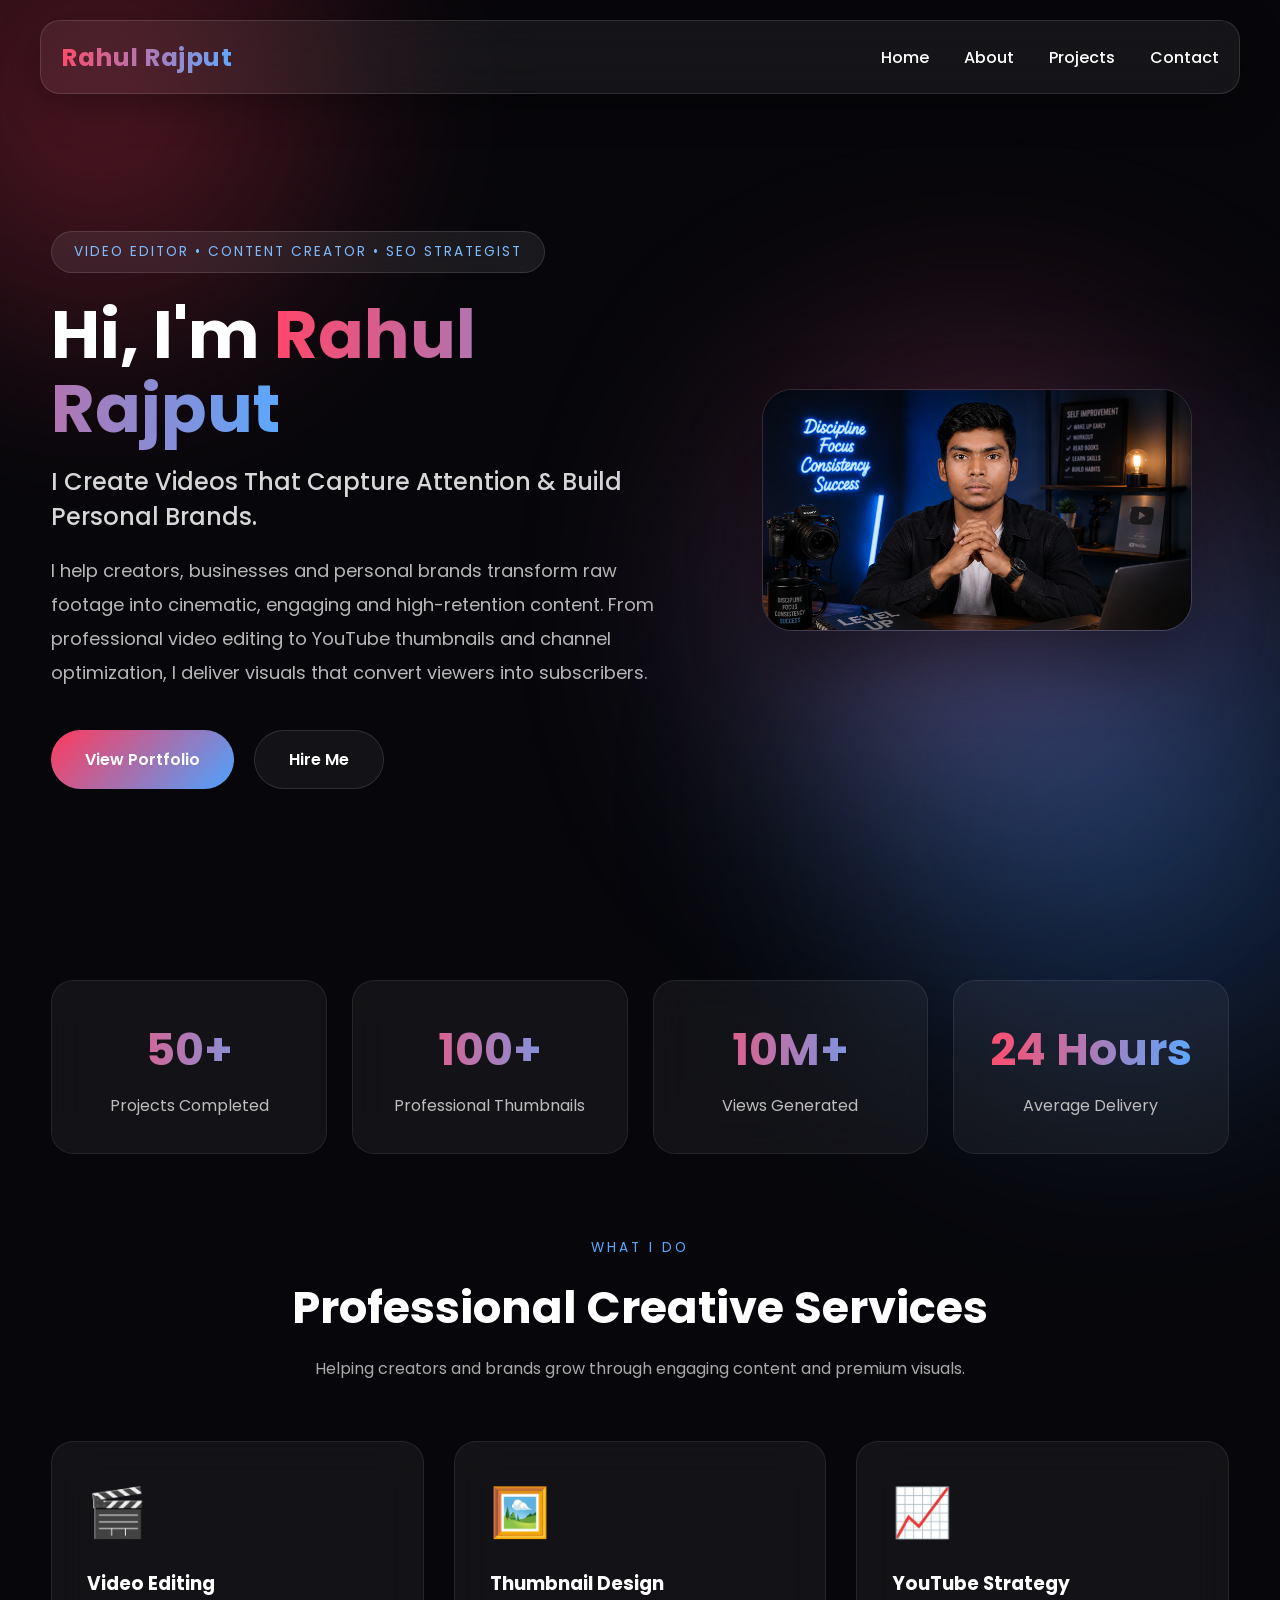
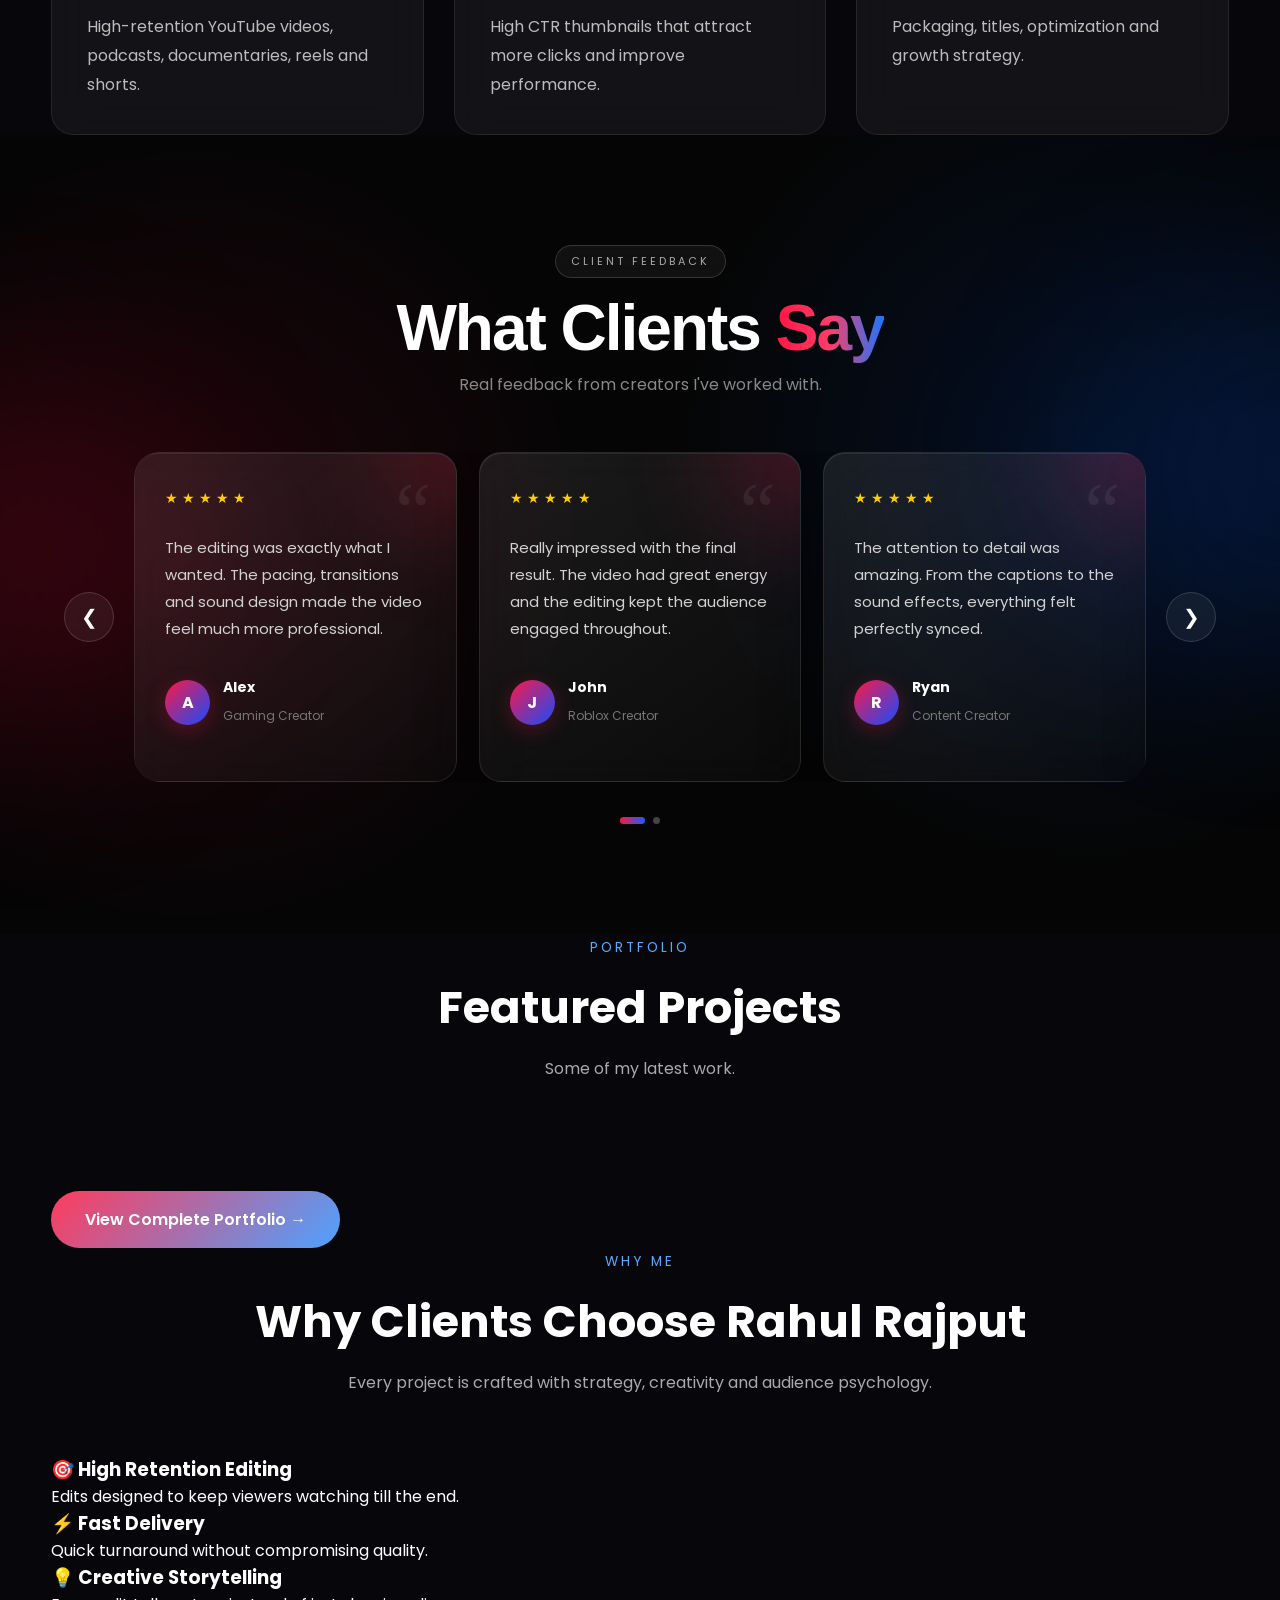
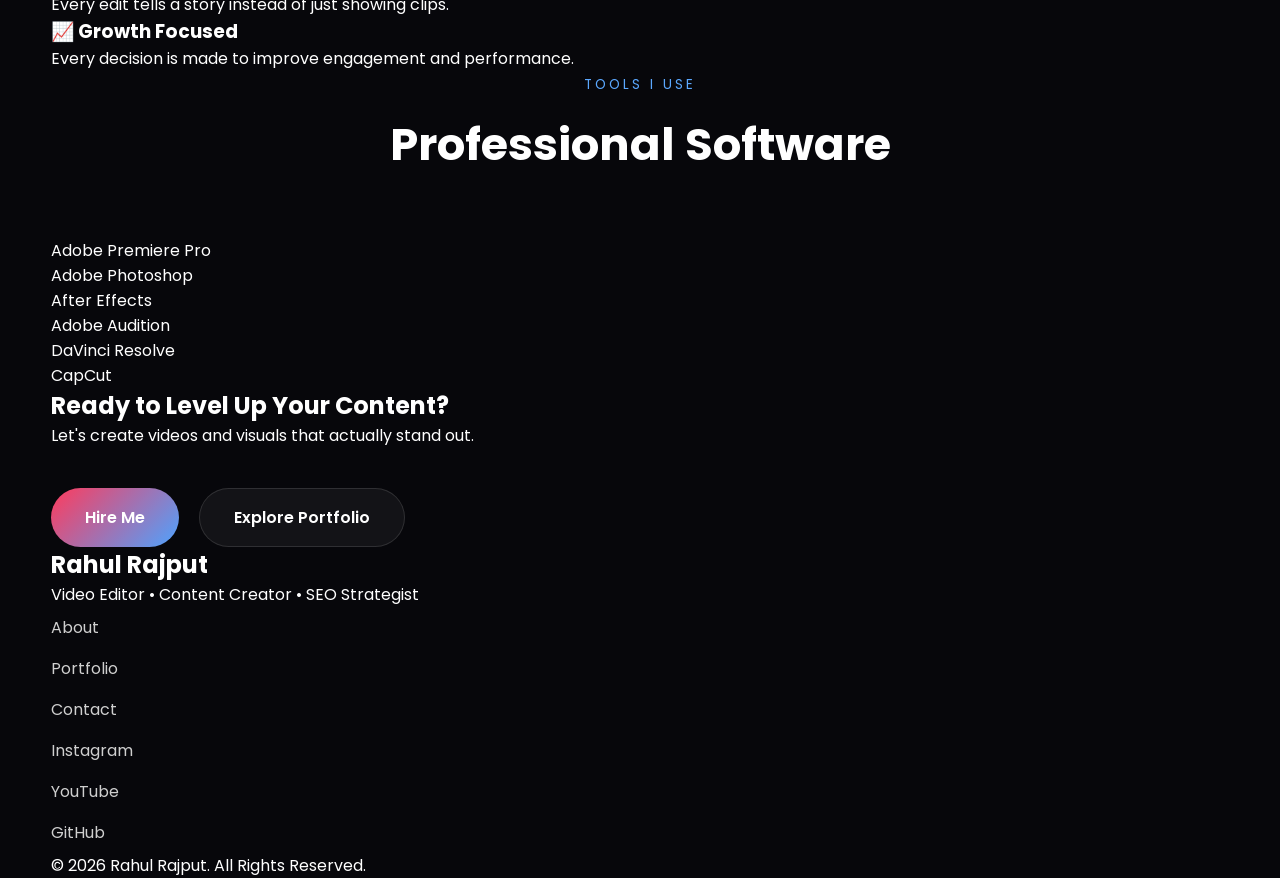
==== commit 5c43177a: "adding testimonials pallete" ====
--- a/index.html
+++ b/index.html
@@ -11,6 +11,7 @@
         content="Professional Video Editor, Thumbnail Designer and Content Creator Portfolio.">
 
     <link rel="stylesheet" href="css/style.css">
+    <link rel="stylesheet" href="css/testimonials.css">
 </head>
 
 <body>
@@ -222,6 +223,143 @@
 
 </section>
 
+<!-- ================= TESTIMONIALS ================= -->
+
+<section class="testimonials-section" id="testimonials">
+
+    <div class="testimonials-heading">
+        <span class="section-tag">CLIENT FEEDBACK</span>
+
+        <h2>
+            What Clients <span>Say</span>
+        </h2>
+
+        <p>
+            Real feedback from creators I've worked with.
+        </p>
+    </div>
+
+    <div class="testimonial-carousel">
+
+        <button class="carousel-btn prev" aria-label="Previous testimonial">
+            &#10094;
+        </button>
+
+        <div class="testimonial-track-wrapper">
+            <div class="testimonial-track">
+
+                <!-- CARD 1 -->
+                <article class="testimonial-card">
+                    <div class="quote-icon">“</div>
+
+                    <div class="stars">
+                        ★★★★★
+                    </div>
+
+                    <p class="testimonial-text">
+                        The editing was exactly what I wanted. The pacing,
+                        transitions and sound design made the video feel
+                        much more professional.
+                    </p>
+
+                    <div class="client-info">
+                        <div class="client-avatar">A</div>
+
+                        <div>
+                            <h4>Alex</h4>
+                            <span>Gaming Creator</span>
+                        </div>
+                    </div>
+                </article>
+
+
+                <!-- CARD 2 -->
+                <article class="testimonial-card">
+                    <div class="quote-icon">“</div>
+
+                    <div class="stars">
+                        ★★★★★
+                    </div>
+
+                    <p class="testimonial-text">
+                        Really impressed with the final result. The video
+                        had great energy and the editing kept the audience
+                        engaged throughout.
+                    </p>
+
+                    <div class="client-info">
+                        <div class="client-avatar">J</div>
+
+                        <div>
+                            <h4>John</h4>
+                            <span>Roblox Creator</span>
+                        </div>
+                    </div>
+                </article>
+
+
+                <!-- CARD 3 -->
+                <article class="testimonial-card">
+                    <div class="quote-icon">“</div>
+
+                    <div class="stars">
+                        ★★★★★
+                    </div>
+
+                    <p class="testimonial-text">
+                        The attention to detail was amazing. From the
+                        captions to the sound effects, everything felt
+                        perfectly synced.
+                    </p>
+
+                    <div class="client-info">
+                        <div class="client-avatar">R</div>
+
+                        <div>
+                            <h4>Ryan</h4>
+                            <span>Content Creator</span>
+                        </div>
+                    </div>
+                </article>
+
+
+                <!-- CARD 4 -->
+                <article class="testimonial-card">
+                    <div class="quote-icon">“</div>
+
+                    <div class="stars">
+                        ★★★★★
+                    </div>
+
+                    <p class="testimonial-text">
+                        Fast communication, creative editing and a great
+                        final video. I'd definitely recommend working with
+                        Rajput Editor Lab.
+                    </p>
+
+                    <div class="client-info">
+                        <div class="client-avatar">M</div>
+
+                        <div>
+                            <h4>Michael</h4>
+                            <span>YouTube Creator</span>
+                        </div>
+                    </div>
+                </article>
+
+            </div>
+        </div>
+
+        <button class="carousel-btn next" aria-label="Next testimonial">
+            &#10095;
+        </button>
+
+    </div>
+
+    <div class="carousel-dots"></div>
+
+</section>
+
 
 
 <!-- ================= FEATURED PROJECTS ================= -->
@@ -435,6 +573,7 @@
 </footer>
 <script src="js/script.js"></script>
 <script src="js/projects.js"></script>
+<script src="js/testimonials.js"></script>
 
 </body>
 
--- a/css/testimonials.css
+++ b/css/testimonials.css
@@ -0,0 +1,625 @@
+/* =========================================
+   RAJPUT EDITOR LAB
+   TESTIMONIAL CAROUSEL
+   ========================================= */
+
+.testimonials-section {
+    position: relative;
+    width: 100%;
+    padding: 110px 5%;
+    overflow: hidden;
+
+    background:
+        radial-gradient(
+            circle at 15% 50%,
+            rgba(255, 0, 60, 0.10),
+            transparent 35%
+        ),
+        radial-gradient(
+            circle at 85% 40%,
+            rgba(0, 90, 255, 0.12),
+            transparent 35%
+        ),
+        #050505;
+
+    color: #fff;
+}
+
+
+/* Background glow */
+
+.testimonials-section::before {
+    content: "";
+    position: absolute;
+
+    width: 350px;
+    height: 350px;
+
+    left: -180px;
+    top: 30%;
+
+    background: rgba(255, 0, 55, 0.15);
+
+    filter: blur(100px);
+
+    border-radius: 50%;
+
+    pointer-events: none;
+}
+
+
+.testimonials-section::after {
+    content: "";
+
+    position: absolute;
+
+    width: 350px;
+    height: 350px;
+
+    right: -180px;
+    top: 20%;
+
+    background: rgba(0, 90, 255, 0.15);
+
+    filter: blur(100px);
+
+    border-radius: 50%;
+
+    pointer-events: none;
+}
+
+
+/* =========================================
+   HEADING
+   ========================================= */
+
+.testimonials-heading {
+    position: relative;
+
+    text-align: center;
+
+    max-width: 700px;
+
+    margin: 0 auto 55px;
+
+    z-index: 2;
+}
+
+
+.section-tag {
+    display: inline-block;
+
+    padding: 7px 15px;
+
+    border: 1px solid rgba(255, 255, 255, 0.15);
+
+    border-radius: 30px;
+
+    background: rgba(255, 255, 255, 0.05);
+
+    backdrop-filter: blur(10px);
+
+    font-size: 11px;
+
+    letter-spacing: 3px;
+
+    color: #aaa;
+}
+
+
+.testimonials-heading h2 {
+    margin: 18px 0 12px;
+
+    font-size: clamp(38px, 5vw, 65px);
+
+    line-height: 1;
+
+    font-weight: 800;
+
+    letter-spacing: -2px;
+}
+
+
+.testimonials-heading h2 span {
+    background: linear-gradient(
+        90deg,
+        #ff1744,
+        #ff3d6b,
+        #1976ff
+    );
+
+    -webkit-background-clip: text;
+    background-clip: text;
+
+    color: transparent;
+}
+
+
+.testimonials-heading p {
+    color: #888;
+
+    font-size: 16px;
+
+    margin: 0;
+}
+
+
+/* =========================================
+   CAROUSEL
+   ========================================= */
+
+.testimonial-carousel {
+    position: relative;
+
+    max-width: 1250px;
+
+    margin: auto;
+
+    display: flex;
+
+    align-items: center;
+
+    gap: 20px;
+
+    z-index: 2;
+}
+
+
+.testimonial-track-wrapper {
+    width: 100%;
+
+    overflow: hidden;
+
+    border-radius: 25px;
+}
+
+
+.testimonial-track {
+    display: flex;
+
+    gap: 22px;
+
+    transition:
+        transform 0.65s cubic-bezier(
+            0.22,
+            1,
+            0.36,
+            1
+        );
+
+    will-change: transform;
+}
+
+
+/* =========================================
+   TESTIMONIAL CARD
+   ========================================= */
+
+.testimonial-card {
+    position: relative;
+
+    flex: 0 0 calc(
+        (100% - 44px) / 3
+    );
+
+    min-height: 330px;
+
+    padding: 35px 30px;
+
+    border-radius: 22px;
+
+    border: 1px solid rgba(
+        255,
+        255,
+        255,
+        0.10
+    );
+
+    background: linear-gradient(
+        145deg,
+        rgba(255, 255, 255, 0.09),
+        rgba(255, 255, 255, 0.025)
+    );
+
+    backdrop-filter: blur(18px);
+
+    -webkit-backdrop-filter: blur(18px);
+
+    box-shadow:
+        inset 0 1px 0 rgba(
+            255,
+            255,
+            255,
+            0.08
+        ),
+        0 20px 60px rgba(
+            0,
+            0,
+            0,
+            0.35
+        );
+
+    overflow: hidden;
+
+    transition:
+        transform 0.35s ease,
+        border-color 0.35s ease,
+        box-shadow 0.35s ease;
+}
+
+
+/* Card glow */
+
+.testimonial-card::before {
+    content: "";
+
+    position: absolute;
+
+    width: 180px;
+    height: 180px;
+
+    top: -100px;
+    right: -100px;
+
+    background: rgba(
+        255,
+        20,
+        70,
+        0.20
+    );
+
+    filter: blur(50px);
+
+    border-radius: 50%;
+
+    transition: 0.4s ease;
+}
+
+
+.testimonial-card:hover {
+    transform: translateY(-10px);
+
+    border-color: rgba(
+        255,
+        40,
+        80,
+        0.35
+    );
+
+    box-shadow:
+        0 25px 70px rgba(
+            0,
+            0,
+            0,
+            0.5
+        ),
+        0 0 30px rgba(
+            255,
+            20,
+            70,
+            0.08
+        );
+}
+
+
+.testimonial-card:hover::before {
+    transform: scale(1.4);
+}
+
+
+/* =========================================
+   QUOTE
+   ========================================= */
+
+.quote-icon {
+    position: absolute;
+
+    top: 18px;
+    right: 25px;
+
+    font-family: Georgia, serif;
+
+    font-size: 80px;
+
+    line-height: 1;
+
+    color: rgba(
+        255,
+        255,
+        255,
+        0.07
+    );
+}
+
+
+/* =========================================
+   STARS
+   ========================================= */
+
+.stars {
+    color: #ffcc00;
+
+    letter-spacing: 4px;
+
+    font-size: 14px;
+
+    margin-bottom: 25px;
+}
+
+
+/* =========================================
+   TESTIMONIAL TEXT
+   ========================================= */
+
+.testimonial-text {
+    position: relative;
+
+    color: #d2d2d2;
+
+    font-size: 15px;
+
+    line-height: 1.8;
+
+    margin: 0 0 35px;
+}
+
+
+/* =========================================
+   CLIENT INFO
+   ========================================= */
+
+.client-info {
+    display: flex;
+
+    align-items: center;
+
+    gap: 13px;
+
+    margin-top: auto;
+}
+
+
+.client-avatar {
+    width: 45px;
+    height: 45px;
+
+    display: flex;
+
+    align-items: center;
+    justify-content: center;
+
+    border-radius: 50%;
+
+    font-size: 16px;
+
+    font-weight: 700;
+
+    background: linear-gradient(
+        135deg,
+        #ff1744,
+        #164cff
+    );
+
+    box-shadow:
+        0 5px 20px rgba(
+            255,
+            20,
+            70,
+            0.25
+        );
+}
+
+
+.client-info h4 {
+    margin: 0 0 4px;
+
+    font-size: 14px;
+
+    font-weight: 700;
+}
+
+
+.client-info span {
+    color: #777;
+
+    font-size: 12px;
+}
+
+
+/* =========================================
+   ARROW BUTTONS
+   ========================================= */
+
+.carousel-btn {
+    flex-shrink: 0;
+
+    width: 50px;
+    height: 50px;
+
+    border-radius: 50%;
+
+    border: 1px solid rgba(
+        255,
+        255,
+        255,
+        0.15
+    );
+
+    background: rgba(
+        255,
+        255,
+        255,
+        0.06
+    );
+
+    backdrop-filter: blur(15px);
+
+    color: #fff;
+
+    font-size: 20px;
+
+    cursor: pointer;
+
+    display: flex;
+
+    align-items: center;
+    justify-content: center;
+
+    transition:
+        background 0.25s ease,
+        transform 0.25s ease,
+        border-color 0.25s ease;
+}
+
+
+.carousel-btn:hover {
+    background: rgba(
+        255,
+        25,
+        65,
+        0.20
+    );
+
+    border-color: rgba(
+        255,
+        30,
+        70,
+        0.45
+    );
+
+    transform: scale(1.08);
+}
+
+
+.carousel-btn:active {
+    transform: scale(0.95);
+}
+
+
+/* =========================================
+   DOTS
+   ========================================= */
+
+.carousel-dots {
+    display: flex;
+
+    justify-content: center;
+
+    align-items: center;
+
+    gap: 8px;
+
+    margin-top: 35px;
+}
+
+
+.carousel-dot {
+    width: 7px;
+    height: 7px;
+
+    border-radius: 50%;
+
+    border: none;
+
+    background: #444;
+
+    cursor: pointer;
+
+    transition:
+        width 0.3s ease,
+        background 0.3s ease;
+}
+
+
+.carousel-dot.active {
+    width: 25px;
+
+    border-radius: 10px;
+
+    background: linear-gradient(
+        90deg,
+        #ff1744,
+        #165cff
+    );
+}
+
+
+/* =========================================
+   TABLET
+   ========================================= */
+
+@media (max-width: 1000px) {
+
+    .testimonial-card {
+        flex: 0 0 calc(
+            (100% - 22px) / 2
+        );
+    }
+
+}
+
+
+/* =========================================
+   MOBILE
+   ========================================= */
+
+@media (max-width: 650px) {
+
+    .testimonials-section {
+        padding: 80px 18px;
+    }
+
+    .testimonials-heading {
+        margin-bottom: 35px;
+    }
+
+    .testimonials-heading h2 {
+        font-size: 40px;
+
+        letter-spacing: -1px;
+    }
+
+    .testimonials-heading p {
+        font-size: 14px;
+    }
+
+    .testimonial-carousel {
+        gap: 0;
+    }
+
+    .testimonial-track-wrapper {
+        border-radius: 20px;
+    }
+
+    .testimonial-track {
+        gap: 15px;
+    }
+
+    .testimonial-card {
+        flex: 0 0 100%;
+
+        min-height: 300px;
+
+        padding: 30px 25px;
+    }
+
+    .carousel-btn {
+        display: none;
+    }
+
+}
+
+
+/* =========================================
+   ACCESSIBILITY
+   ========================================= */
+
+@media (prefers-reduced-motion: reduce) {
+
+    .testimonial-track,
+    .testimonial-card,
+    .carousel-btn {
+        transition: none;
+    }
+
+}
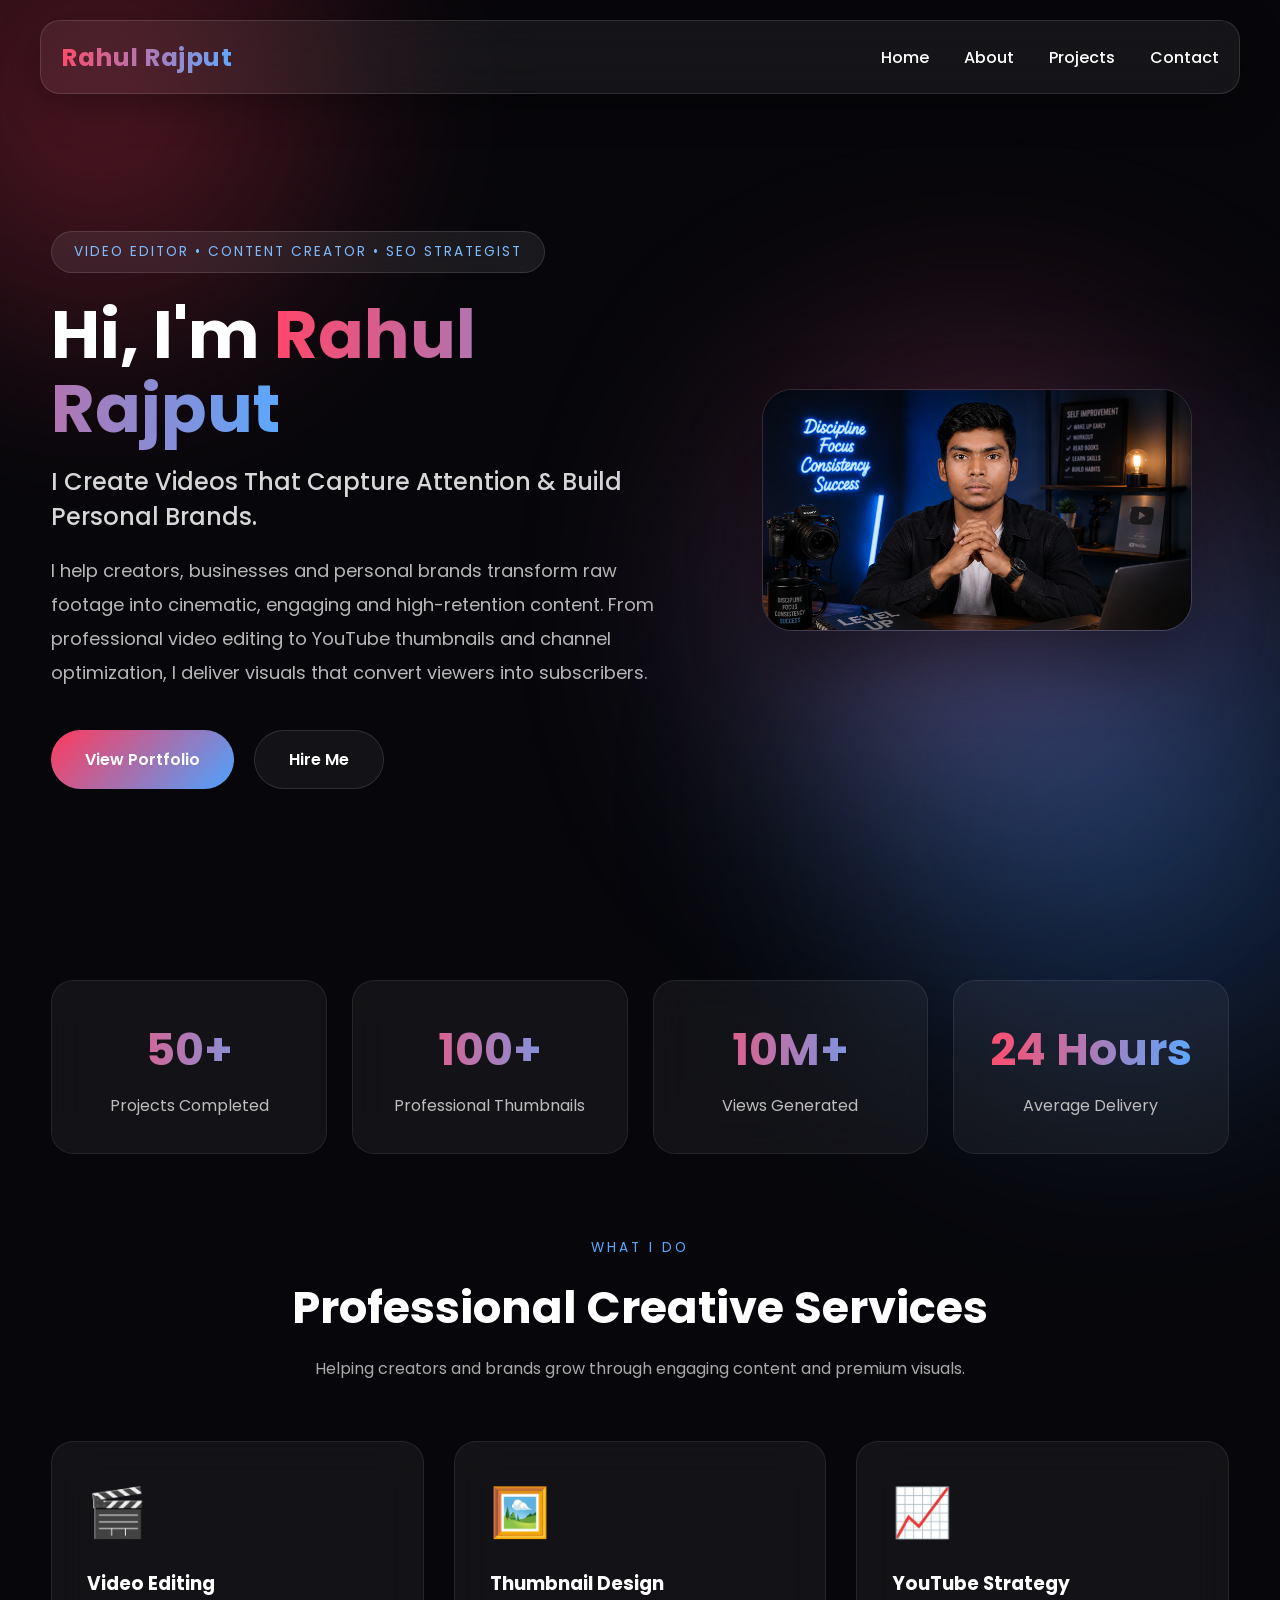
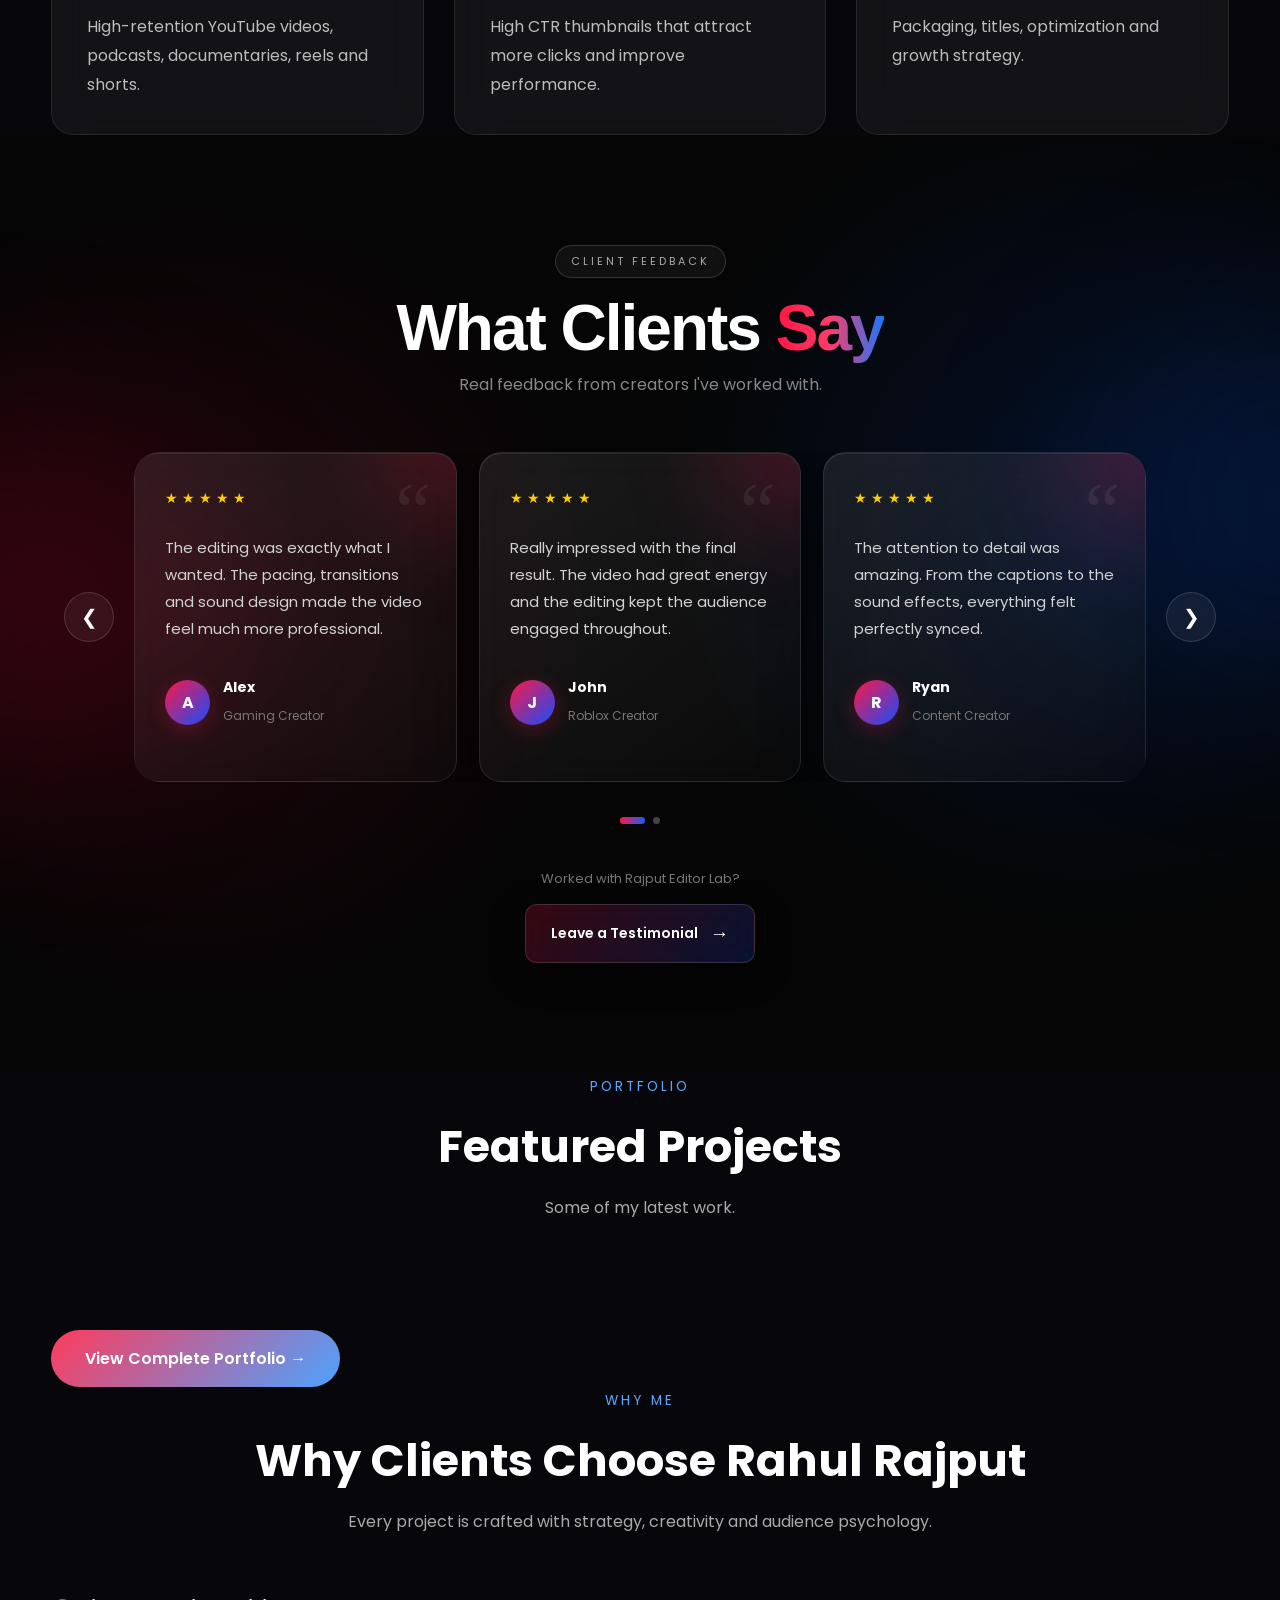
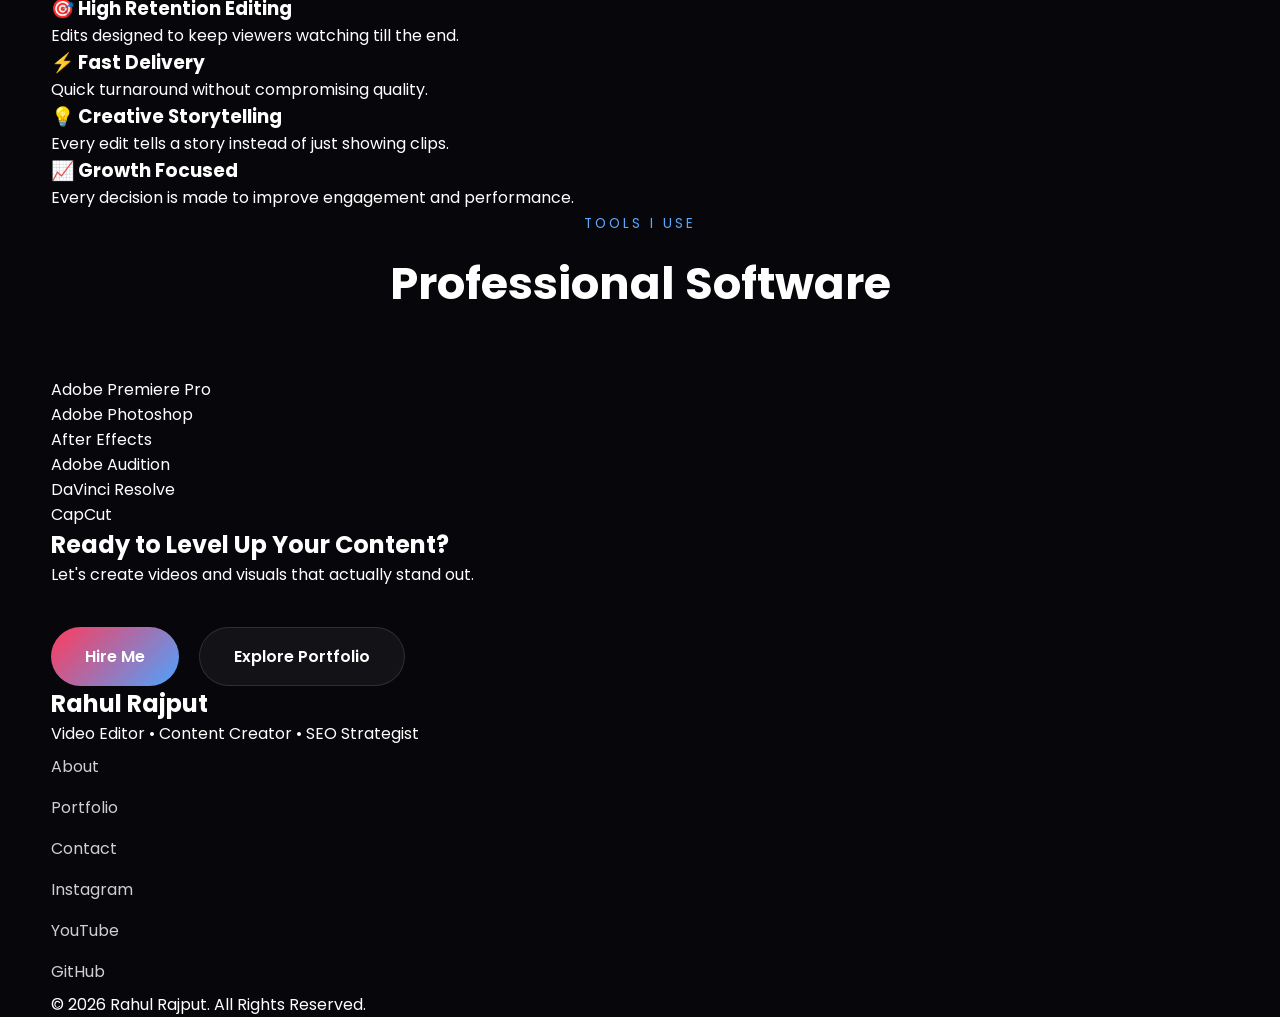
==== commit 062b37c9: "adding button of the testimonial form" ====
--- a/index.html
+++ b/index.html
@@ -358,6 +358,19 @@
 
     <div class="carousel-dots"></div>
 
+    <!-- TESTIMONIAL CTA -->
+
+<div class="testimonial-cta">
+
+    <p>Worked with Rajput Editor Lab?</p>
+
+    <a href="testimonial.html" class="testimonial-btn">
+        Leave a Testimonial
+        <span>→</span>
+    </a>
+
+</div>
+
 </section>
 
 
--- a/css/testimonials.css
+++ b/css/testimonials.css
@@ -622,4 +622,91 @@
         transition: none;
     }
 
+}
+
+/* =========================================
+   TESTIMONIAL CTA BUTTON
+========================================= */
+
+.testimonial-cta {
+    position: relative;
+
+    text-align: center;
+
+    margin-top: 45px;
+
+    z-index: 5;
+}
+
+.testimonial-cta p {
+    margin-bottom: 15px;
+
+    color: #777;
+
+    font-size: 13px;
+}
+
+.testimonial-btn {
+    display: inline-flex;
+
+    align-items: center;
+
+    justify-content: center;
+
+    gap: 12px;
+
+    padding: 14px 25px;
+
+    color: #fff;
+
+    text-decoration: none;
+
+    font-size: 14px;
+
+    font-weight: 600;
+
+    border: 1px solid
+        rgba(255,255,255,0.14);
+
+    border-radius: 12px;
+
+    background:
+        linear-gradient(
+            135deg,
+            rgba(255, 20, 65, 0.20),
+            rgba(20, 80, 255, 0.18)
+        );
+
+    backdrop-filter: blur(15px);
+
+    box-shadow:
+        0 10px 35px
+        rgba(0,0,0,0.35);
+
+    transition:
+        transform 0.3s ease,
+        border-color 0.3s ease,
+        box-shadow 0.3s ease;
+}
+
+.testimonial-btn span {
+    font-size: 19px;
+
+    transition:
+        transform 0.3s ease;
+}
+
+.testimonial-btn:hover {
+    transform: translateY(-4px);
+
+    border-color:
+        rgba(255,35,75,0.45);
+
+    box-shadow:
+        0 15px 40px
+        rgba(255,20,60,0.15);
+}
+
+.testimonial-btn:hover span {
+    transform: translateX(5px);
 }
